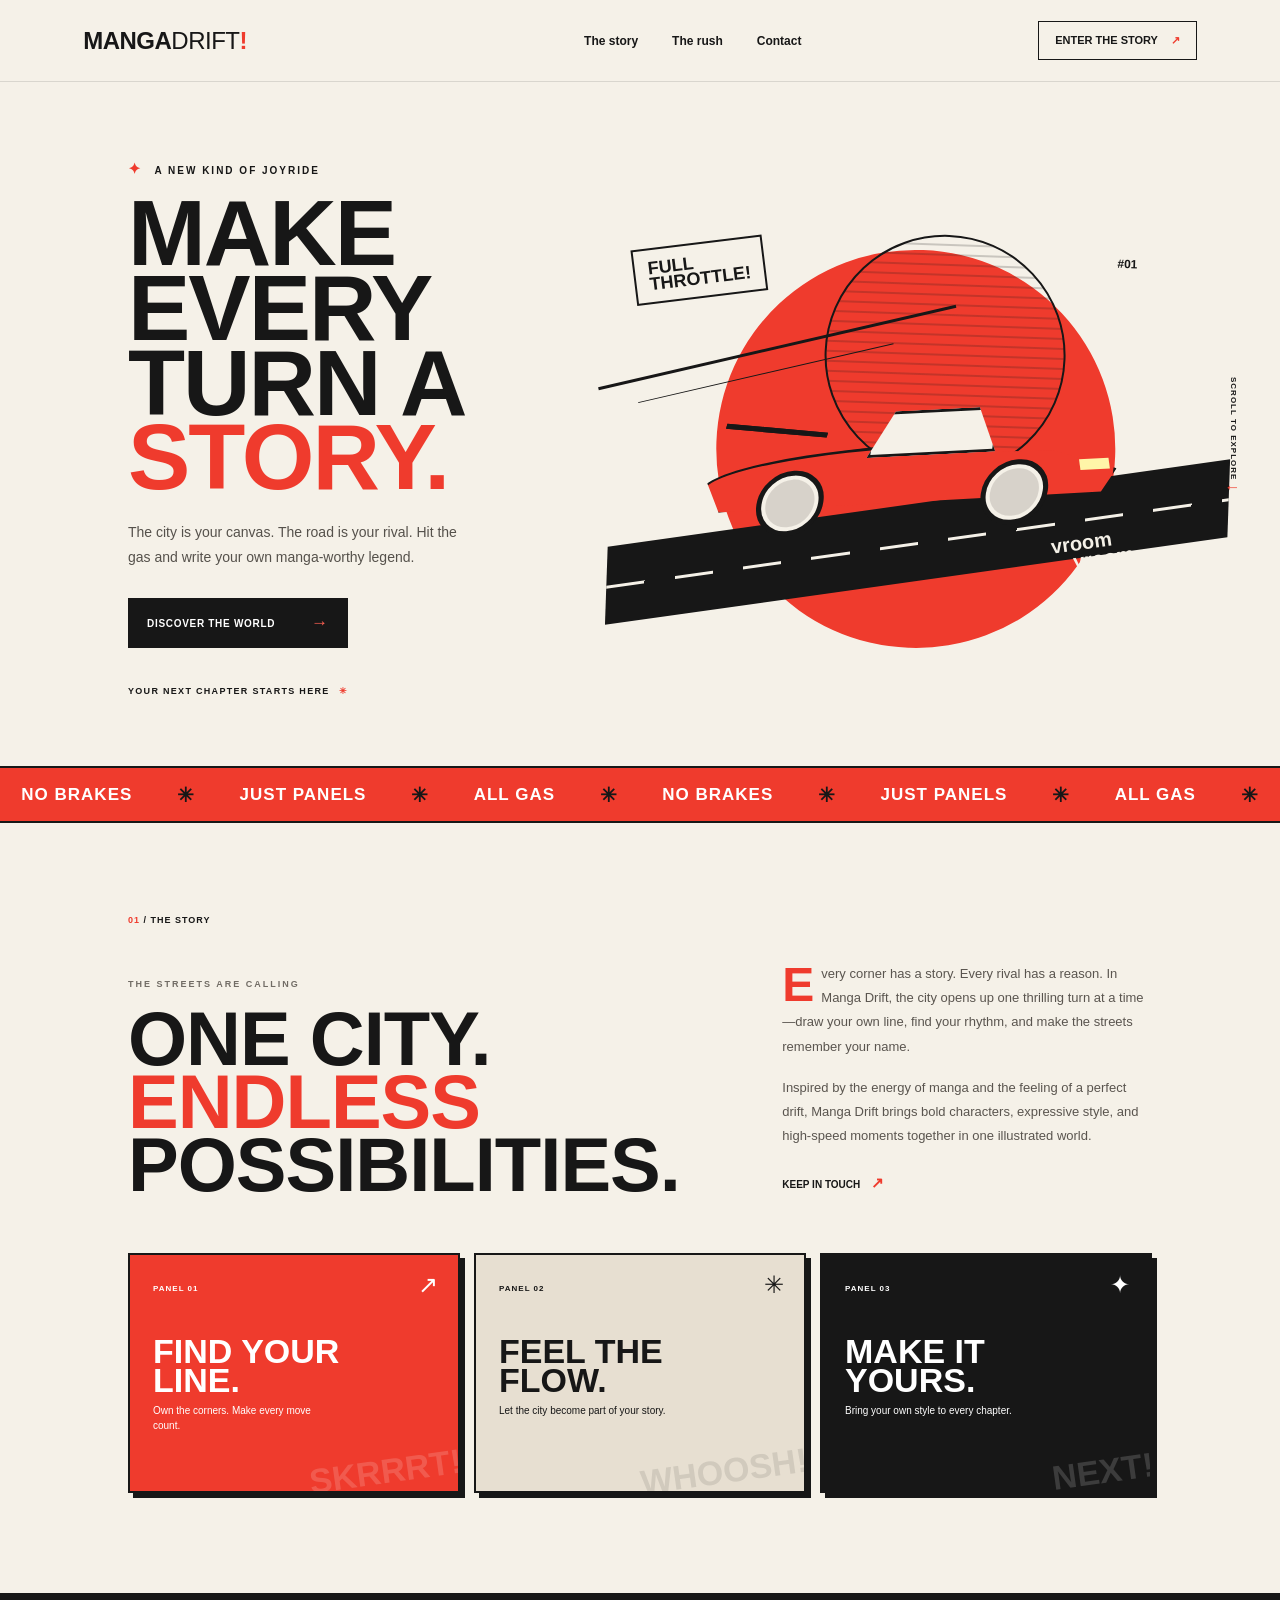
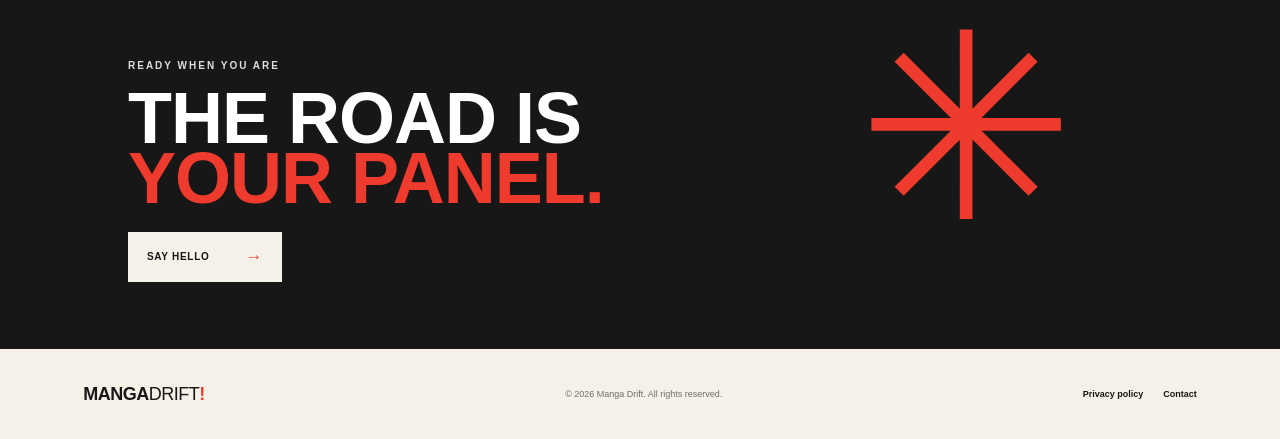
==== index.html @ de378934 "manga-drift-ink-style" ====
<!doctype html>
<html lang="en">
<head>
  <meta charset="utf-8">
  <meta name="viewport" content="width=device-width, initial-scale=1">
  <meta name="theme-color" content="#f5f1e8">
  <meta name="description" content="Manga Drift — a high-speed manga-inspired drifting adventure.">
  <title>Manga Drift — Make every turn a story</title>
  <link rel="stylesheet" href="styles.css">
</head>
<body>
  <header class="site-header">
    <a class="wordmark" href="index.html" aria-label="Manga Drift home">MANGA<span>DRIFT</span><i>!</i></a>
    <nav class="site-nav" aria-label="Main navigation">
      <a href="#story">The story</a>
      <a href="#features">The rush</a>
      <a href="contact.html">Contact</a>
    </nav>
    <a class="header-cta" href="#story">Enter the story <span aria-hidden="true">↗</span></a>
  </header>

  <main>
    <section class="hero halftone" aria-labelledby="hero-title">
      <div class="hero-copy">
        <p class="eyebrow"><span class="eyebrow-star" aria-hidden="true">✦</span> A new kind of joyride</p>
        <h1 id="hero-title">MAKE EVERY<br>TURN A <span>STORY.</span></h1>
        <p class="hero-description">The city is your canvas. The road is your rival. Hit the gas and write your own manga-worthy legend.</p>
        <a class="button button-dark" href="#story">Discover the world <span aria-hidden="true">→</span></a>
        <p class="hero-note">YOUR NEXT CHAPTER STARTS HERE <span aria-hidden="true">✳</span></p>
      </div>
      <div class="hero-art" role="img" aria-label="Illustrated sports car drifting through a burst of manga speed lines">
        <div class="art-sun"></div>
        <div class="speed-line speed-line-one"></div>
        <div class="speed-line speed-line-two"></div>
        <div class="art-stamp">FULL<br>THROTTLE!</div>
        <div class="road"></div>
        <div class="car">
          <div class="car-wing"></div>
          <div class="car-body"></div>
          <div class="car-window"></div>
          <div class="car-wheel car-wheel-front"></div>
          <div class="car-wheel car-wheel-back"></div>
          <div class="car-light"></div>
        </div>
        <div class="art-caption">vroom<br><span>vroom</span></div>
        <span class="art-number">#01</span>
      </div>
      <div class="hero-side-note">SCROLL TO EXPLORE <span aria-hidden="true">↓</span></div>
    </section>

    <section class="ticker" aria-label="Game tagline">
      <div class="ticker-track">
        <span>NO BRAKES</span><b aria-hidden="true">✳</b><span>JUST PANELS</span><b aria-hidden="true">✳</b><span>ALL GAS</span><b aria-hidden="true">✳</b><span>NO BRAKES</span><b aria-hidden="true">✳</b><span>JUST PANELS</span><b aria-hidden="true">✳</b><span>ALL GAS</span><b aria-hidden="true">✳</b>
      </div>
    </section>

    <section class="story section-wrap" id="story">
      <div class="section-label"><span>01</span> / THE STORY</div>
      <div class="story-grid">
        <div class="story-heading">
          <p class="eyebrow">THE STREETS ARE CALLING</p>
          <h2>ONE CITY.<br><span>ENDLESS</span><br>POSSIBILITIES.</h2>
        </div>
        <div class="story-copy">
          <p class="drop-cap">Every corner has a story. Every rival has a reason. In Manga Drift, the city opens up one thrilling turn at a time—draw your own line, find your rhythm, and make the streets remember your name.</p>
          <p>Inspired by the energy of manga and the feeling of a perfect drift, Manga Drift brings bold characters, expressive style, and high-speed moments together in one illustrated world.</p>
          <a class="text-link" href="contact.html">Keep in touch <span aria-hidden="true">↗</span></a>
        </div>
      </div>
      <div class="panel-row" id="features">
        <article class="comic-panel panel-red">
          <span class="panel-index">PANEL 01</span>
          <span class="panel-icon" aria-hidden="true">↗</span>
          <h3>FIND YOUR<br>LINE.</h3>
          <p>Own the corners. Make every move count.</p>
          <span class="panel-sound" aria-hidden="true">SKRRRT!</span>
        </article>
        <article class="comic-panel panel-cream">
          <span class="panel-index">PANEL 02</span>
          <span class="panel-icon" aria-hidden="true">✳</span>
          <h3>FEEL THE<br>FLOW.</h3>
          <p>Let the city become part of your story.</p>
          <span class="panel-sound panel-sound-dark" aria-hidden="true">WHOOSH!</span>
        </article>
        <article class="comic-panel panel-ink">
          <span class="panel-index">PANEL 03</span>
          <span class="panel-icon" aria-hidden="true">✦</span>
          <h3>MAKE IT<br>YOURS.</h3>
          <p>Bring your own style to every chapter.</p>
          <span class="panel-sound" aria-hidden="true">NEXT!</span>
        </article>
      </div>
    </section>

    <section class="closing-banner halftone">
      <p class="eyebrow">READY WHEN YOU ARE</p>
      <h2>THE ROAD IS<br><span>YOUR PANEL.</span></h2>
      <a class="button button-light" href="contact.html">Say hello <span aria-hidden="true">→</span></a>
      <span class="closing-spark" aria-hidden="true">✳</span>
    </section>
  </main>

  <footer class="site-footer">
    <a class="wordmark footer-mark" href="index.html">MANGA<span>DRIFT</span><i>!</i></a>
    <p>© 2026 Manga Drift. All rights reserved.</p>
    <nav aria-label="Footer navigation">
      <a href="privacy.html">Privacy policy</a>
      <a href="contact.html">Contact</a>
    </nav>
  </footer>
</body>
</html>
---- styles.css ----
:root {
  color-scheme: light;
  --paper: #f5f1e8;
  --ink: #171717;
  --red: #ef3b2d;
  --muted: #716c65;
  --display: Impact, "Arial Narrow", sans-serif;
  --body: "Trebuchet MS", Arial, sans-serif;
}

* { box-sizing: border-box; }
html { scroll-behavior: smooth; }
body { margin: 0; background: var(--paper); color: var(--ink); font-family: var(--body); }
a { color: inherit; }

.site-header {
  height: 82px; padding: 0 6.5%; display: flex; align-items: center;
  justify-content: space-between; border-bottom: 1px solid rgb(23 23 23 / 12%);
}
.wordmark { font: 900 24px/1 var(--display); letter-spacing: -.5px; text-decoration: none; }
.wordmark span { font-weight: 500; }
.wordmark i { color: var(--red); font-style: normal; }
.site-nav { display: flex; gap: 34px; margin-left: 9%; }
.site-nav a, .site-footer nav a { font-size: 12px; font-weight: 700; text-decoration: none; }
.site-nav a:hover, .site-footer nav a:hover, .text-link:hover { color: var(--red); }
.header-cta { padding: 12px 16px; border: 1px solid var(--ink); font-size: 11px; font-weight: 800; text-decoration: none; text-transform: uppercase; }
.header-cta span { padding-left: 10px; color: var(--red); }

.hero { position: relative; min-height: 590px; padding: 78px 10% 70px; display: grid; grid-template-columns: 1fr 1.05fr; align-items: center; overflow: hidden; }
.halftone { background-image: radial-gradient(#181818 0.65px, transparent .65px); background-size: 6px 6px; background-color: var(--paper); }
.hero-copy { position: relative; z-index: 2; }
.eyebrow { margin: 0 0 18px; font-size: 10px; font-weight: 800; letter-spacing: 2px; text-transform: uppercase; }
.eyebrow-star { margin-right: 7px; color: var(--red); font-size: 15px; }
h1, h2, h3, p { margin-top: 0; }
.hero h1 { margin-bottom: 16px; font: 900 clamp(58px, 7.3vw, 102px)/.8 var(--display); letter-spacing: -2px; }
.hero h1 span, .story-heading h2 span, .closing-banner h2 span { color: var(--red); }
.hero-description { max-width: 355px; margin: 25px 0 28px; color: #55514b; font-size: 14px; line-height: 1.8; }
.button { display: inline-flex; gap: 36px; align-items: center; padding: 15px 19px; font-size: 10px; font-weight: 800; letter-spacing: .7px; text-decoration: none; text-transform: uppercase; transition: transform .2s ease; }
.button:hover { transform: translateY(-3px); }
.button-dark { background: var(--ink); color: white; }
.button-dark span { color: #ff6153; font-size: 17px; }
.hero-note { margin: 38px 0 0; font-size: 9px; font-weight: 800; letter-spacing: 1.3px; }
.hero-note span { padding-left: 6px; color: var(--red); }
.hero-art { position: relative; height: 390px; isolation: isolate; transform: rotate(2deg); }
.hero-art::before { position: absolute; z-index: -1; top: 4%; right: 7%; width: 76%; aspect-ratio: 1; border-radius: 50%; background: var(--red); content: ""; }
.art-sun { position: absolute; top: 0; right: 17%; width: 46%; aspect-ratio: 1; border: 2px solid var(--ink); border-radius: 50%; background: repeating-linear-gradient(0deg, transparent 0 8px, rgb(23 23 23 / 20%) 8px 10px); }
.speed-line { position: absolute; z-index: -1; height: 3px; background: var(--ink); transform: rotate(-15deg); }
.speed-line-one { top: 30%; left: -7%; width: 70%; }
.speed-line-two { top: 37%; left: 1%; width: 50%; height: 1px; }
.road { position: absolute; right: -15%; bottom: 11%; left: -3%; height: 20%; background: var(--ink); transform: skewY(-10deg); }
.road::after { position: absolute; top: 50%; left: 0; width: 100%; height: 3px; background: repeating-linear-gradient(90deg, var(--paper) 0 38px, transparent 38px 68px); content: ""; }
.car { position: absolute; z-index: 1; top: 45%; left: 15%; width: 78%; height: 31%; transform: skewX(-11deg) rotate(-5deg); }
.car-body { position: absolute; right: 0; bottom: 16%; left: 0; height: 56%; border: 3px solid var(--ink); border-radius: 55% 18% 12% 25%; background: var(--red); clip-path: polygon(0 28%, 14% 12%, 30% 5%, 44% 0, 60% 17%, 84% 20%, 100% 52%, 97% 86%, 5% 88%); }
.car-window { position: absolute; top: 0; left: 39%; width: 31%; height: 38%; border: 3px solid var(--ink); background: var(--paper); clip-path: polygon(18% 0, 83% 0, 100% 100%, 0 100%); }
.car-wing { position: absolute; top: 9%; left: 4%; width: 25%; height: 5px; border: 2px solid var(--ink); background: var(--ink); transform: rotate(8deg); }
.car-wheel { position: absolute; z-index: 2; bottom: 0; width: 16%; aspect-ratio: 1; border: 5px solid var(--ink); border-radius: 50%; background: #d7d2ca; box-shadow: inset 0 0 0 4px var(--paper); }
.car-wheel-front { right: 16%; }
.car-wheel-back { left: 14%; }
.car-light { position: absolute; top: 48%; right: 2%; width: 7%; height: 9%; background: #fff5a8; transform: skewX(15deg); }
.art-stamp { position: absolute; z-index: 2; top: 4%; left: 0; padding: 10px 13px; border: 2px solid var(--ink); background: var(--paper); font: 900 18px/.9 var(--display); transform: rotate(-9deg); }
.art-caption { position: absolute; right: 3%; bottom: 16%; z-index: 2; color: var(--paper); font: 900 20px/.9 var(--display); transform: rotate(-10deg); }
.art-caption span { padding-left: 20px; }
.art-number { position: absolute; right: 4%; top: 4%; font: 800 12px var(--display); }
.hero-side-note { position: absolute; right: 3%; bottom: 40%; font-size: 8px; font-weight: 800; letter-spacing: 1px; writing-mode: vertical-rl; }
.hero-side-note span { color: var(--red); font-size: 16px; }

.ticker { overflow: hidden; border-top: 2px solid var(--ink); border-bottom: 2px solid var(--ink); background: var(--red); }
.ticker-track { min-width: max-content; min-height: 53px; display: flex; align-items: center; justify-content: space-around; gap: 42px; padding: 0 20px; color: white; font: 800 17px var(--display); letter-spacing: 1px; }
.ticker-track b { color: var(--ink); font-size: 20px; }
.section-wrap { padding: 92px 10% 100px; }
.section-label { margin-bottom: 37px; font-size: 9px; font-weight: 800; letter-spacing: 1px; }
.section-label span { color: var(--red); }
.story-grid { display: grid; grid-template-columns: 1fr 1fr; gap: 10%; align-items: end; margin-bottom: 57px; }
.story-heading .eyebrow { color: var(--muted); font-size: 9px; }
.story-heading h2, .closing-banner h2 { margin: 0; font: 900 clamp(46px, 6vw, 76px)/.83 var(--display); letter-spacing: -1px; }
.story-copy { max-width: 420px; color: #5a554f; font-size: 13px; line-height: 1.85; }
.story-copy p { margin-bottom: 17px; }
.drop-cap::first-letter { float: left; padding: 6px 7px 0 0; color: var(--red); font: 900 48px/.7 var(--display); }
.text-link { display: inline-block; margin-top: 4px; color: var(--ink); font-size: 10px; font-weight: 800; text-decoration: none; text-transform: uppercase; }
.text-link span { padding-left: 8px; color: var(--red); font-size: 15px; }
.panel-row { display: grid; grid-template-columns: repeat(3, 1fr); gap: 14px; }
.comic-panel { position: relative; min-height: 240px; padding: 22px 23px; overflow: hidden; border: 2px solid var(--ink); box-shadow: 5px 5px 0 var(--ink); }
.panel-red { background: var(--red); color: white; }
.panel-cream { background: #e7dfd1; }
.panel-ink { background: var(--ink); color: white; }
.panel-index { font-size: 8px; font-weight: 800; letter-spacing: 1px; }
.panel-icon { position: absolute; top: 16px; right: 20px; font-size: 24px; }
.comic-panel h3 { position: relative; z-index: 1; margin: 42px 0 8px; font: 900 34px/.85 var(--display); }
.comic-panel p { position: relative; z-index: 1; max-width: 170px; margin-bottom: 0; font-size: 10px; line-height: 1.5; }
.panel-sound { position: absolute; right: -4px; bottom: 0; color: rgb(255 255 255 / 16%); font: 900 34px var(--display); transform: rotate(-8deg); }
.panel-sound-dark { color: rgb(23 23 23 / 10%); }

.closing-banner { position: relative; min-height: 325px; padding: 65px 10%; overflow: hidden; border-top: 2px solid var(--ink); border-bottom: 2px solid var(--ink); background-color: var(--ink); background-image: radial-gradient(rgb(255 255 255 / 25%) .7px, transparent .7px); background-size: 6px 6px; color: white; }
.closing-banner .eyebrow { position: relative; z-index: 1; color: #ddd; }
.closing-banner h2 { position: relative; z-index: 1; margin-bottom: 23px; font-size: clamp(48px, 6vw, 72px); }
.button-light { position: relative; z-index: 1; background: var(--paper); color: var(--ink); }
.button-light span { color: var(--red); font-size: 17px; }
.closing-spark { position: absolute; top: 1%; right: 16%; color: var(--red); font-size: 260px; line-height: 1; }
.site-footer { min-height: 90px; padding: 20px 6.5%; display: flex; align-items: center; justify-content: space-between; gap: 20px; }
.footer-mark { font-size: 18px; }
.site-footer p { margin: 0; color: var(--muted); font-size: 9px; }
.site-footer nav { display: flex; gap: 20px; }
.site-footer nav a { font-size: 9px; }

.document-main { min-height: calc(100vh - 172px); padding: 75px 10% 100px; }
.document-wrap { max-width: 760px; margin: 0 auto; }
.document-kicker { margin-bottom: 12px; color: var(--red); font-size: 10px; font-weight: 800; letter-spacing: 2px; text-transform: uppercase; }
.document-wrap h1 { margin-bottom: 18px; font: 900 clamp(50px, 7vw, 82px)/.9 var(--display); }
.document-intro { max-width: 570px; margin-bottom: 40px; color: var(--muted); font-size: 14px; line-height: 1.8; }
.document-card { padding: 28px; border: 2px solid var(--ink); background: #fbf9f4; box-shadow: 6px 6px 0 var(--ink); }
.document-card h2 { margin: 26px 0 8px; font: 800 25px var(--display); }
.document-card h2:first-child { margin-top: 0; }
.document-card p, .document-card li { color: #514d48; font-size: 13px; line-height: 1.8; }
.document-card ul { padding-left: 20px; }
.document-card a { color: var(--red); overflow-wrap: anywhere; }
.policy-updated { margin-top: 25px; color: var(--muted); font-size: 10px; }
.contact-form { display: grid; gap: 17px; }
.contact-form label { display: grid; gap: 7px; font-size: 10px; font-weight: 800; letter-spacing: .7px; text-transform: uppercase; }
.contact-form input, .contact-form textarea { width: 100%; padding: 12px; border: 1px solid #bcb6ad; border-radius: 0; background: white; color: var(--ink); font: 13px var(--body); }
.contact-form textarea { min-height: 150px; resize: vertical; }
.contact-form input:focus, .contact-form textarea:focus { outline: 2px solid var(--red); outline-offset: 2px; }
.contact-form button { width: fit-content; border: 0; cursor: pointer; font-family: var(--body); }
.form-note { margin: 0; color: var(--muted); font-size: 10px; line-height: 1.6; }
.form-note a { color: var(--ink); }

@media (max-width: 760px) {
  .site-header { height: 70px; padding: 0 6%; }
  .wordmark { font-size: 21px; }
  .site-nav { gap: 14px; margin-left: 0; }
  .site-nav a { font-size: 10px; }
  .header-cta { display: none; }
  .hero { min-height: auto; padding: 62px 8% 30px; grid-template-columns: 1fr; }
  .hero h1 { font-size: clamp(60px, 15vw, 90px); }
  .hero-description { max-width: 440px; }
  .hero-art { width: min(100%, 470px); height: 320px; margin: 15px auto 0; }
  .hero-side-note { display: none; }
  .section-wrap { padding: 68px 8%; }
  .story-grid { grid-template-columns: 1fr; gap: 28px; }
  .story-heading h2 { font-size: 65px; }
  .panel-row { grid-template-columns: 1fr; gap: 14px; }
  .comic-panel { min-height: 205px; }
  .comic-panel h3 { margin-top: 28px; }
  .closing-banner { min-height: 300px; padding: 58px 8%; }
  .closing-spark { top: 20%; right: -8%; font-size: 190px; }
  .site-footer { padding: 25px 6%; flex-wrap: wrap; }
  .site-footer p { order: 3; width: 100%; }
  .document-main { padding: 55px 7% 75px; }
}

@media (max-width: 420px) {
  .site-nav { gap: 10px; }
  .site-nav a { font-size: 9px; }
  .hero-art { height: 265px; }
  .hero-note { margin-top: 28px; }
  .story-heading h2 { font-size: 56px; }
  .document-card { padding: 20px; }
}

@media (prefers-reduced-motion: reduce) {
  html { scroll-behavior: auto; }
  *, *::before, *::after { transition-duration: .01ms !important; }
}
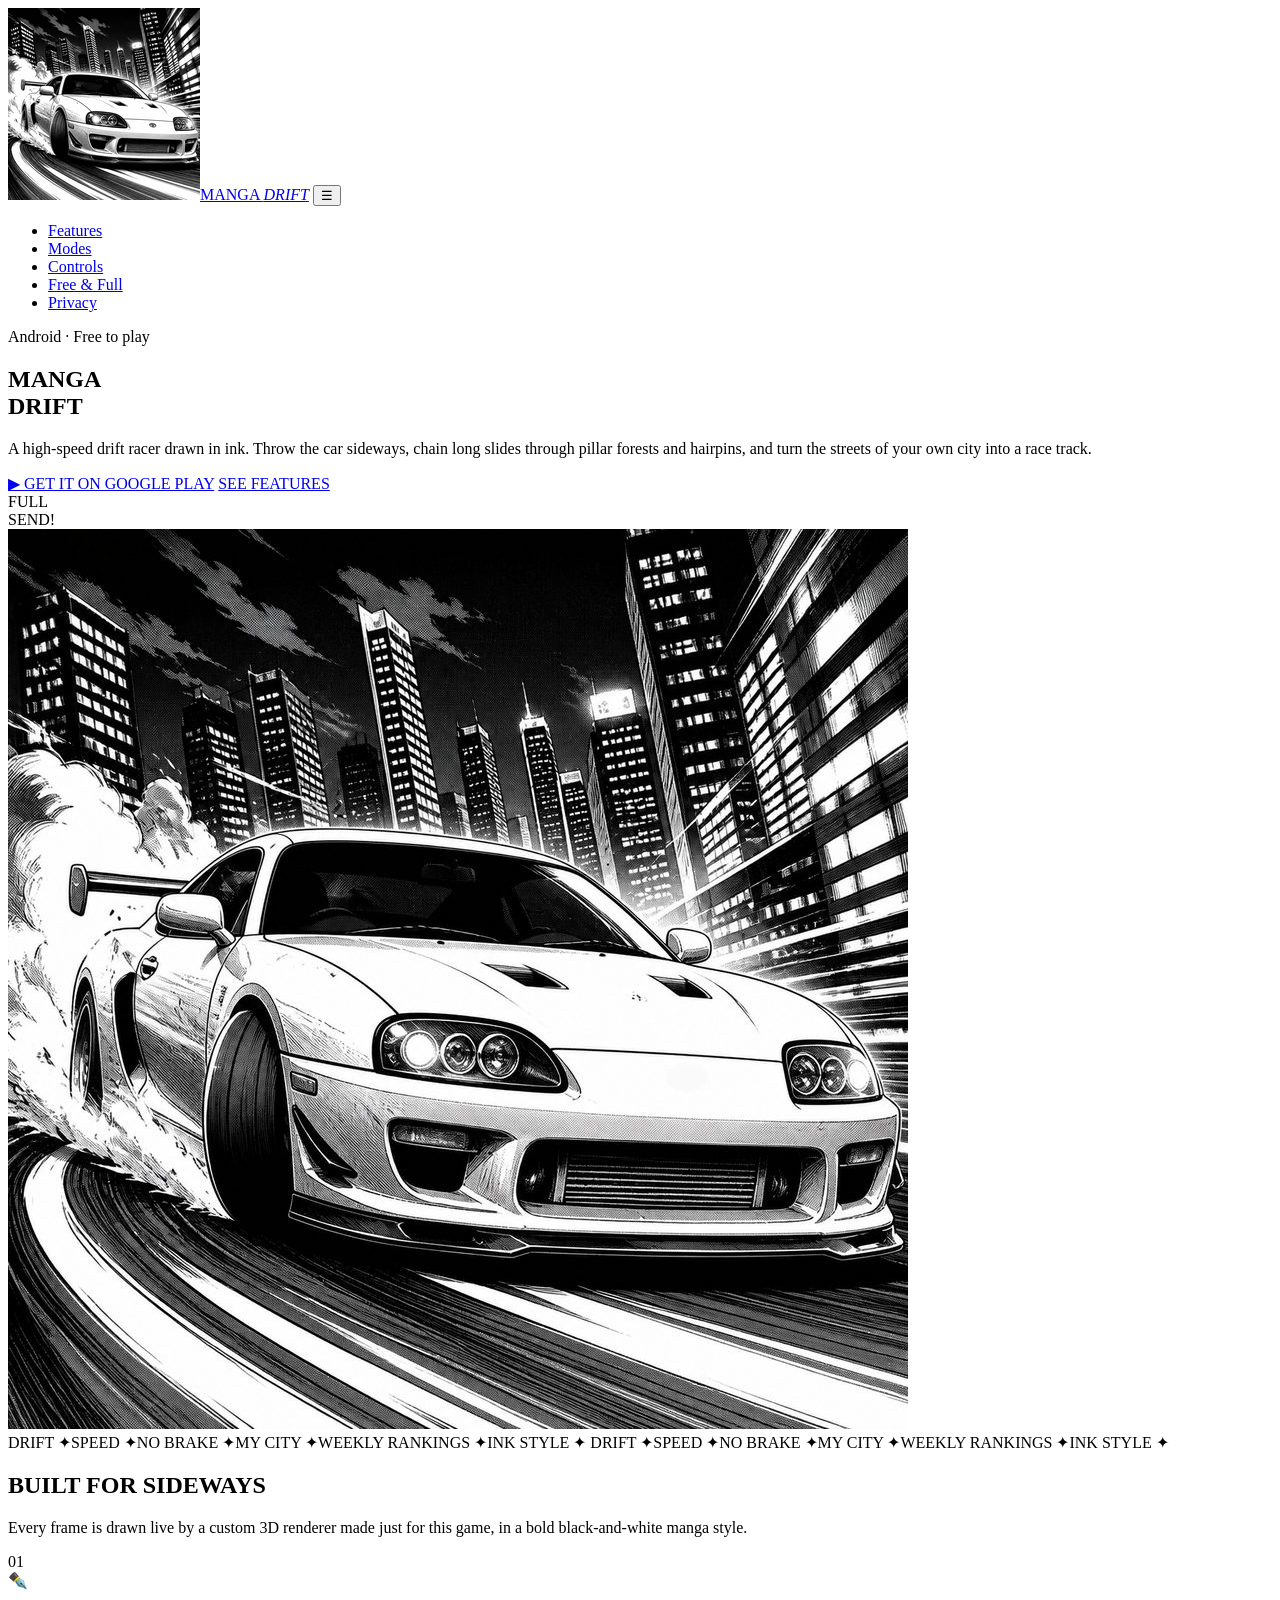
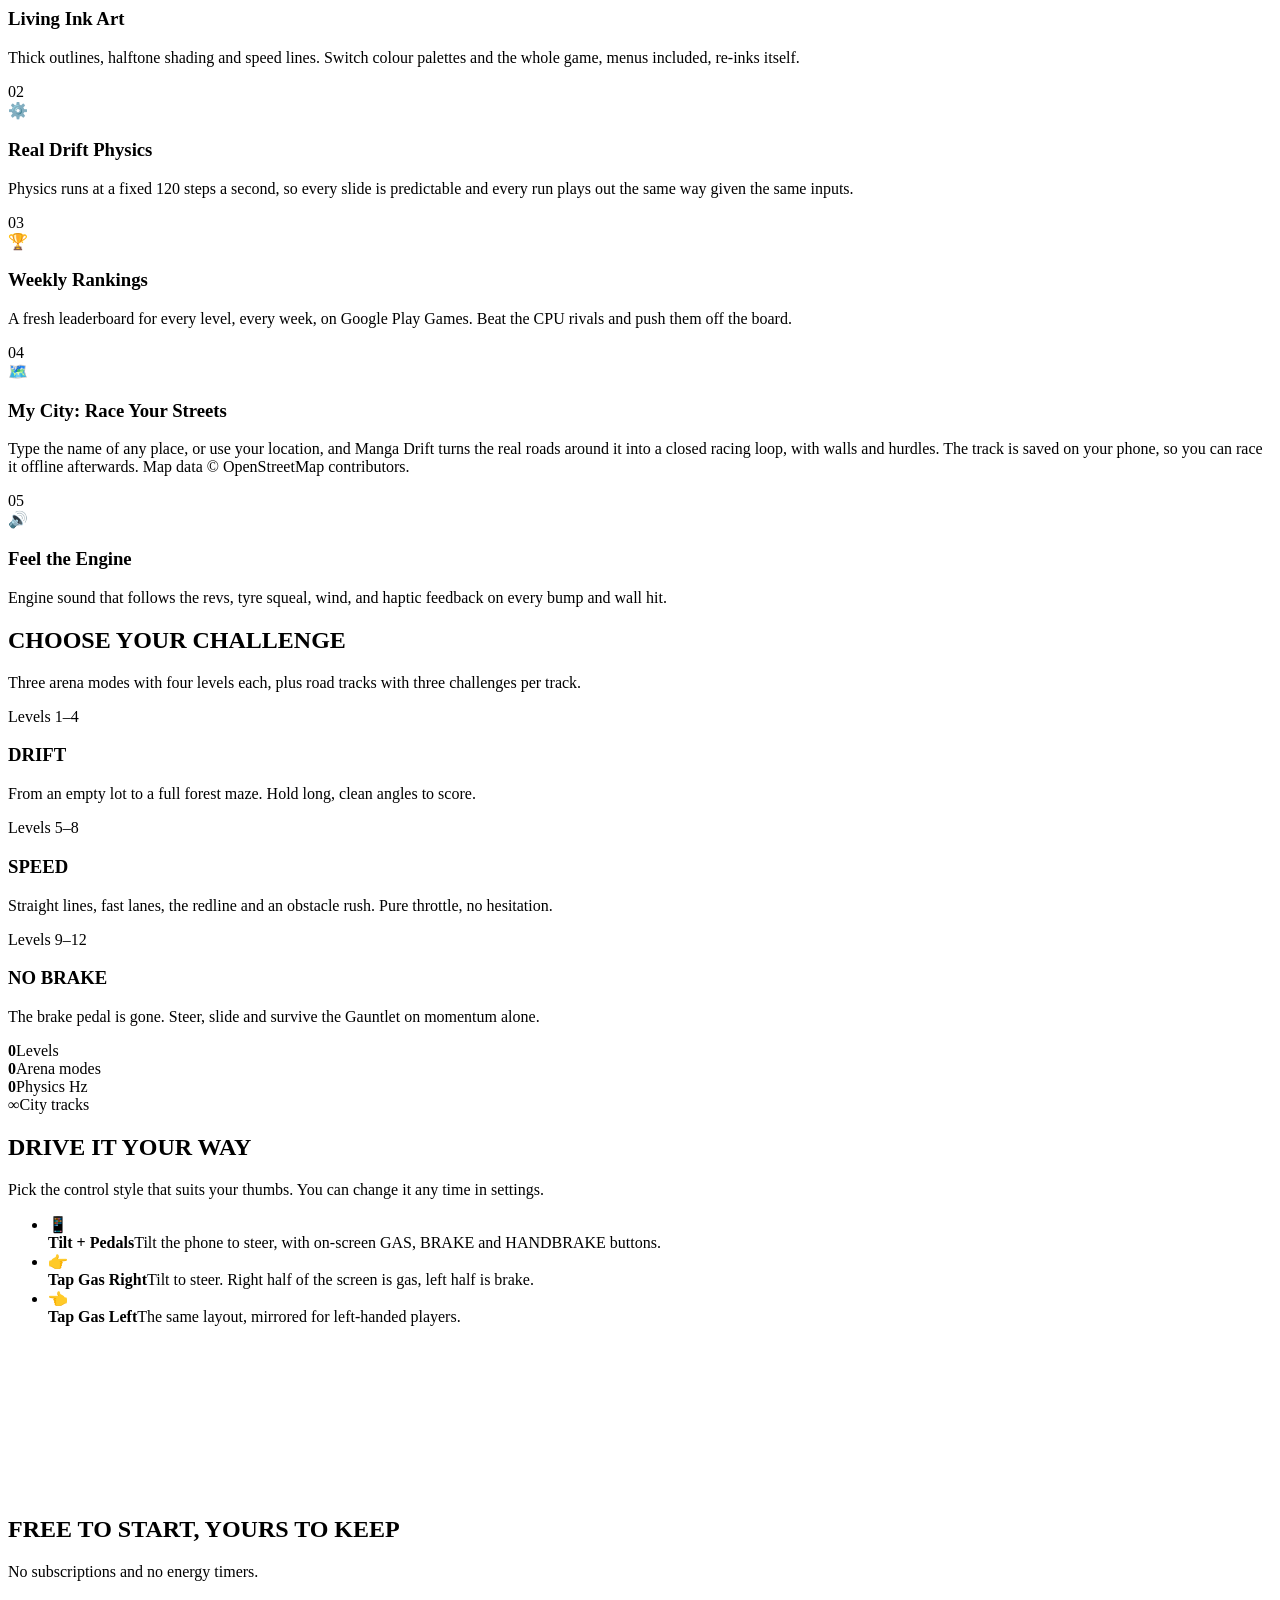
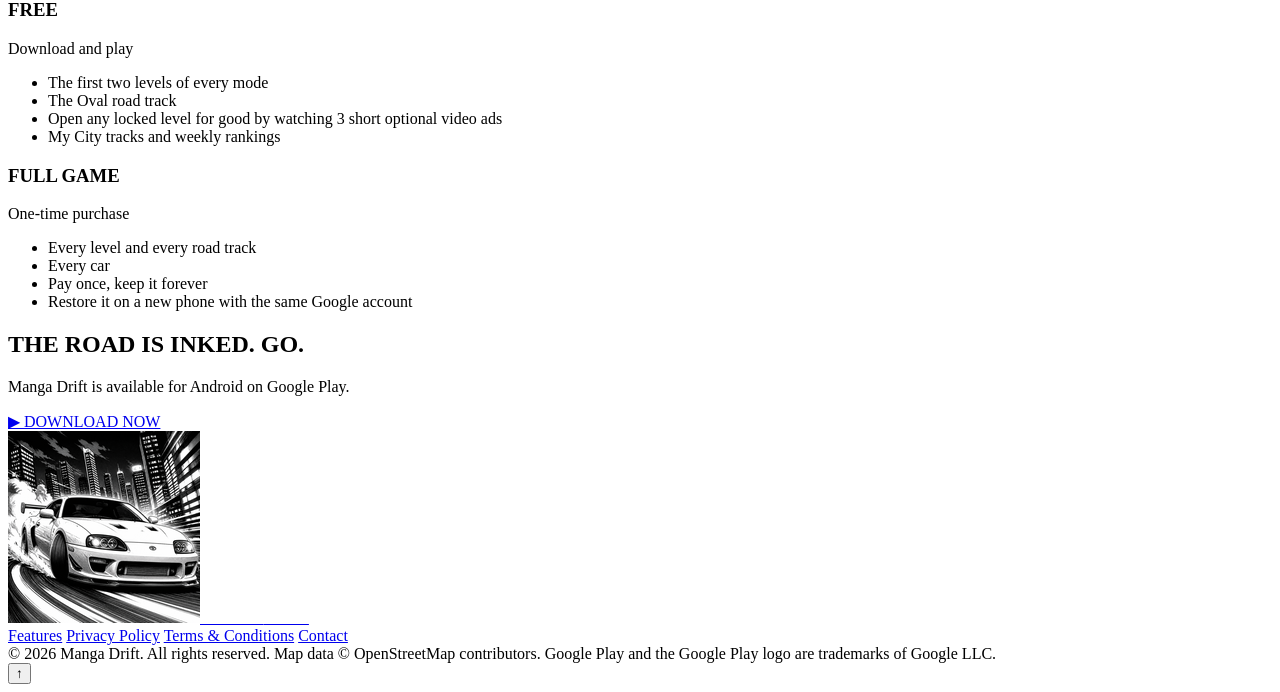
==== commit 500acffa: "updates" ====
--- a/index.html
+++ b/index.html
@@ -1,112 +1,204 @@
-<!doctype html>
+<!DOCTYPE html>
 <html lang="en">
 <head>
-  <meta charset="utf-8">
-  <meta name="viewport" content="width=device-width, initial-scale=1">
-  <meta name="theme-color" content="#f5f1e8">
-  <meta name="description" content="Manga Drift — a high-speed manga-inspired drifting adventure.">
-  <title>Manga Drift — Make every turn a story</title>
-  <link rel="stylesheet" href="styles.css">
+  <meta charset="UTF-8">
+  <meta name="viewport" content="width=device-width, initial-scale=1.0">
+  <title>Manga Drift — Ink-Style Drift Racing for Android</title>
+  <meta name="description" content="Manga Drift is a high-speed, manga-style pseudo-3D drift racing game for Android. Drift, speed and no-brake challenges, weekly leaderboards, and tracks built from the streets of your own city.">
+  <meta property="og:title" content="Manga Drift">
+  <meta property="og:description" content="Ink-style drift racing. Slide through 24 levels, climb the weekly leaderboards and race the streets of your own city.">
+  <meta property="og:image" content="img/hero.jpg">
+  <meta name="theme-color" content="#0b0b0b">
+  <link rel="icon" type="image/png" href="img/favicon.png">
+  <link rel="preconnect" href="https://fonts.googleapis.com">
+  <link rel="preconnect" href="https://fonts.gstatic.com" crossorigin>
+  <link href="https://fonts.googleapis.com/css2?family=Bangers&family=Inter:wght@400;600;700;800&display=swap" rel="stylesheet">
+  <link rel="stylesheet" href="style.css">
 </head>
 <body>
-  <header class="site-header">
-    <a class="wordmark" href="index.html" aria-label="Manga Drift home">MANGA<span>DRIFT</span><i>!</i></a>
-    <nav class="site-nav" aria-label="Main navigation">
-      <a href="#story">The story</a>
-      <a href="#features">The rush</a>
-      <a href="contact.html">Contact</a>
+
+<header class="nav">
+  <div class="wrap">
+    <a class="brand" href="index.html"><img src="img/icon.png" alt=""><span>MANGA <em>DRIFT</em></span></a>
+    <button class="menu-btn" aria-label="Open menu" aria-expanded="false">☰</button>
+    <ul>
+      <li><a href="#features">Features</a></li>
+      <li><a href="#modes">Modes</a></li>
+      <li><a href="#controls">Controls</a></li>
+      <li><a href="#unlock">Free &amp; Full</a></li>
+      <li><a href="privacy.html">Privacy</a></li>
+    </ul>
+  </div>
+</header>
+
+<!-- HERO -->
+<section class="hero">
+  <div class="wrap">
+    <div>
+      <span class="tag">Android · Free to play</span>
+      <h1>MANGA<br>DRIFT</h1>
+      <p class="lead">A high-speed drift racer drawn in ink. Throw the car sideways, chain long slides
+        through pillar forests and hairpins, and turn the streets of your own city into a race track.</p>
+      <div class="actions">
+        <a class="btn btn-red" href="https://play.google.com/store/apps/details?id=com.manva.mangadrift" target="_blank" rel="noopener"><span>▶ GET IT ON GOOGLE PLAY</span></a>
+        <a class="btn btn-white" href="#features"><span>SEE FEATURES</span></a>
+      </div>
+    </div>
+    <div class="hero-art">
+      <div class="burst">FULL<br>SEND!</div>
+      <img src="img/hero.jpg" alt="Manga-style drawing of a sports car drifting through a city at night" width="900" height="900">
+    </div>
+  </div>
+</section>
+
+<div class="strip" aria-hidden="true">
+  <div class="strip-inner">
+    <span>DRIFT ✦</span><span>SPEED ✦</span><span>NO BRAKE ✦</span><span>MY CITY ✦</span><span>WEEKLY RANKINGS ✦</span><span>INK STYLE ✦</span>
+    <span>DRIFT ✦</span><span>SPEED ✦</span><span>NO BRAKE ✦</span><span>MY CITY ✦</span><span>WEEKLY RANKINGS ✦</span><span>INK STYLE ✦</span>
+  </div>
+</div>
+
+<!-- FEATURES -->
+<section id="features" class="halftone">
+  <div class="wrap">
+    <h2 class="section-title reveal">BUILT FOR <span class="hl">SIDEWAYS</span></h2>
+    <p class="section-sub reveal">Every frame is drawn live by a custom 3D renderer made just for this game, in a bold black-and-white manga style.</p>
+    <div class="panels">
+      <article class="panel reveal">
+        <span class="num">01</span>
+        <div class="icon">✒️</div>
+        <h3>Living Ink Art</h3>
+        <p>Thick outlines, halftone shading and speed lines. Switch colour palettes and the whole game, menus included, re-inks itself.</p>
+      </article>
+      <article class="panel reveal">
+        <span class="num">02</span>
+        <div class="icon">⚙️</div>
+        <h3>Real Drift Physics</h3>
+        <p>Physics runs at a fixed 120 steps a second, so every slide is predictable and every run plays out the same way given the same inputs.</p>
+      </article>
+      <article class="panel reveal">
+        <span class="num">03</span>
+        <div class="icon">🏆</div>
+        <h3>Weekly Rankings</h3>
+        <p>A fresh leaderboard for every level, every week, on Google Play Games. Beat the CPU rivals and push them off the board.</p>
+      </article>
+      <article class="panel wide reveal">
+        <span class="num">04</span>
+        <div class="icon">🗺️</div>
+        <h3>My City: Race Your Streets</h3>
+        <p>Type the name of any place, or use your location, and Manga Drift turns the real roads around it into a closed racing loop,
+          with walls and hurdles. The track is saved on your phone, so you can race it offline afterwards. Map data © OpenStreetMap contributors.</p>
+      </article>
+      <article class="panel reveal">
+        <span class="num">05</span>
+        <div class="icon">🔊</div>
+        <h3>Feel the Engine</h3>
+        <p>Engine sound that follows the revs, tyre squeal, wind, and haptic feedback on every bump and wall hit.</p>
+      </article>
+    </div>
+  </div>
+</section>
+
+<!-- MODES -->
+<section id="modes" class="modes-sec">
+  <div class="wrap">
+    <h2 class="section-title reveal">CHOOSE YOUR <span class="hl">CHALLENGE</span></h2>
+    <p class="section-sub reveal">Three arena modes with four levels each, plus road tracks with three challenges per track.</p>
+    <div class="modes">
+      <div class="mode reveal">
+        <div class="lv">Levels 1–4</div>
+        <h3>DRIFT</h3>
+        <p>From an empty lot to a full forest maze. Hold long, clean angles to score.</p>
+      </div>
+      <div class="mode reveal">
+        <div class="lv">Levels 5–8</div>
+        <h3>SPEED</h3>
+        <p>Straight lines, fast lanes, the redline and an obstacle rush. Pure throttle, no hesitation.</p>
+      </div>
+      <div class="mode reveal">
+        <div class="lv">Levels 9–12</div>
+        <h3>NO BRAKE</h3>
+        <p>The brake pedal is gone. Steer, slide and survive the Gauntlet on momentum alone.</p>
+      </div>
+    </div>
+    <div class="stats">
+      <div class="stat reveal"><b data-count="24">0</b><span>Levels</span></div>
+      <div class="stat reveal"><b data-count="3">0</b><span>Arena modes</span></div>
+      <div class="stat reveal"><b data-count="120">0</b><span>Physics Hz</span></div>
+      <div class="stat reveal"><b>∞</b><span>City tracks</span></div>
+    </div>
+  </div>
+</section>
+
+<!-- CONTROLS -->
+<section id="controls">
+  <div class="wrap controls">
+    <div>
+      <h2 class="section-title reveal">DRIVE IT <span class="hl">YOUR WAY</span></h2>
+      <p class="section-sub reveal">Pick the control style that suits your thumbs. You can change it any time in settings.</p>
+      <ul class="ctrl-list">
+        <li class="reveal"><span class="k">📱</span><div><b>Tilt + Pedals</b>Tilt the phone to steer, with on-screen GAS, BRAKE and HANDBRAKE buttons.</div></li>
+        <li class="reveal"><span class="k">👉</span><div><b>Tap Gas Right</b>Tilt to steer. Right half of the screen is gas, left half is brake.</div></li>
+        <li class="reveal"><span class="k">👈</span><div><b>Tap Gas Left</b>The same layout, mirrored for left-handed players.</div></li>
+      </ul>
+    </div>
+    <div class="phone reveal" aria-hidden="true"><div class="screen"><canvas id="road"></canvas></div></div>
+  </div>
+</section>
+
+<!-- FREE vs FULL -->
+<section id="unlock" class="halftone">
+  <div class="wrap">
+    <h2 class="section-title reveal">FREE TO START, <span class="hl">YOURS TO KEEP</span></h2>
+    <p class="section-sub reveal">No subscriptions and no energy timers.</p>
+    <div class="price-grid">
+      <div class="price reveal">
+        <h3>FREE</h3>
+        <div class="cost">Download and play</div>
+        <ul>
+          <li>The first two levels of every mode</li>
+          <li>The Oval road track</li>
+          <li>Open any locked level for good by watching 3 short optional video ads</li>
+          <li>My City tracks and weekly rankings</li>
+        </ul>
+      </div>
+      <div class="price pro reveal">
+        <h3>FULL GAME</h3>
+        <div class="cost">One-time purchase</div>
+        <ul>
+          <li>Every level and every road track</li>
+          <li>Every car</li>
+          <li>Pay once, keep it forever</li>
+          <li>Restore it on a new phone with the same Google account</li>
+        </ul>
+      </div>
+    </div>
+  </div>
+</section>
+
+<!-- CTA -->
+<section class="cta">
+  <div class="wrap">
+    <h2 class="reveal">THE ROAD IS INKED. GO.</h2>
+    <p class="reveal">Manga Drift is available for Android on Google Play.</p>
+    <a class="btn btn-white reveal" href="https://play.google.com/store/apps/details?id=com.manva.mangadrift" target="_blank" rel="noopener"><span>▶ DOWNLOAD NOW</span></a>
+  </div>
+</section>
+
+<footer>
+  <div class="wrap">
+    <a class="brand" href="index.html"><img src="img/icon.png" alt=""><span style="color:#fff">MANGA <em>DRIFT</em></span></a>
+    <nav>
+      <a href="#features">Features</a>
+      <a href="privacy.html">Privacy Policy</a>
+      <a href="terms.html">Terms &amp; Conditions</a>
+      <a href="mailto:contact@example.com">Contact</a>
     </nav>
-    <a class="header-cta" href="#story">Enter the story <span aria-hidden="true">↗</span></a>
-  </header>
-
-  <main>
-    <section class="hero halftone" aria-labelledby="hero-title">
-      <div class="hero-copy">
-        <p class="eyebrow"><span class="eyebrow-star" aria-hidden="true">✦</span> A new kind of joyride</p>
-        <h1 id="hero-title">MAKE EVERY<br>TURN A <span>STORY.</span></h1>
-        <p class="hero-description">The city is your canvas. The road is your rival. Hit the gas and write your own manga-worthy legend.</p>
-        <a class="button button-dark" href="#story">Discover the world <span aria-hidden="true">→</span></a>
-        <p class="hero-note">YOUR NEXT CHAPTER STARTS HERE <span aria-hidden="true">✳</span></p>
-      </div>
-      <div class="hero-art" role="img" aria-label="Illustrated sports car drifting through a burst of manga speed lines">
-        <div class="art-sun"></div>
-        <div class="speed-line speed-line-one"></div>
-        <div class="speed-line speed-line-two"></div>
-        <div class="art-stamp">FULL<br>THROTTLE!</div>
-        <div class="road"></div>
-        <div class="car">
-          <div class="car-wing"></div>
-          <div class="car-body"></div>
-          <div class="car-window"></div>
-          <div class="car-wheel car-wheel-front"></div>
-          <div class="car-wheel car-wheel-back"></div>
-          <div class="car-light"></div>
-        </div>
-        <div class="art-caption">vroom<br><span>vroom</span></div>
-        <span class="art-number">#01</span>
-      </div>
-      <div class="hero-side-note">SCROLL TO EXPLORE <span aria-hidden="true">↓</span></div>
-    </section>
-
-    <section class="ticker" aria-label="Game tagline">
-      <div class="ticker-track">
-        <span>NO BRAKES</span><b aria-hidden="true">✳</b><span>JUST PANELS</span><b aria-hidden="true">✳</b><span>ALL GAS</span><b aria-hidden="true">✳</b><span>NO BRAKES</span><b aria-hidden="true">✳</b><span>JUST PANELS</span><b aria-hidden="true">✳</b><span>ALL GAS</span><b aria-hidden="true">✳</b>
-      </div>
-    </section>
-
-    <section class="story section-wrap" id="story">
-      <div class="section-label"><span>01</span> / THE STORY</div>
-      <div class="story-grid">
-        <div class="story-heading">
-          <p class="eyebrow">THE STREETS ARE CALLING</p>
-          <h2>ONE CITY.<br><span>ENDLESS</span><br>POSSIBILITIES.</h2>
-        </div>
-        <div class="story-copy">
-          <p class="drop-cap">Every corner has a story. Every rival has a reason. In Manga Drift, the city opens up one thrilling turn at a time—draw your own line, find your rhythm, and make the streets remember your name.</p>
-          <p>Inspired by the energy of manga and the feeling of a perfect drift, Manga Drift brings bold characters, expressive style, and high-speed moments together in one illustrated world.</p>
-          <a class="text-link" href="contact.html">Keep in touch <span aria-hidden="true">↗</span></a>
-        </div>
-      </div>
-      <div class="panel-row" id="features">
-        <article class="comic-panel panel-red">
-          <span class="panel-index">PANEL 01</span>
-          <span class="panel-icon" aria-hidden="true">↗</span>
-          <h3>FIND YOUR<br>LINE.</h3>
-          <p>Own the corners. Make every move count.</p>
-          <span class="panel-sound" aria-hidden="true">SKRRRT!</span>
-        </article>
-        <article class="comic-panel panel-cream">
-          <span class="panel-index">PANEL 02</span>
-          <span class="panel-icon" aria-hidden="true">✳</span>
-          <h3>FEEL THE<br>FLOW.</h3>
-          <p>Let the city become part of your story.</p>
-          <span class="panel-sound panel-sound-dark" aria-hidden="true">WHOOSH!</span>
-        </article>
-        <article class="comic-panel panel-ink">
-          <span class="panel-index">PANEL 03</span>
-          <span class="panel-icon" aria-hidden="true">✦</span>
-          <h3>MAKE IT<br>YOURS.</h3>
-          <p>Bring your own style to every chapter.</p>
-          <span class="panel-sound" aria-hidden="true">NEXT!</span>
-        </article>
-      </div>
-    </section>
-
-    <section class="closing-banner halftone">
-      <p class="eyebrow">READY WHEN YOU ARE</p>
-      <h2>THE ROAD IS<br><span>YOUR PANEL.</span></h2>
-      <a class="button button-light" href="contact.html">Say hello <span aria-hidden="true">→</span></a>
-      <span class="closing-spark" aria-hidden="true">✳</span>
-    </section>
-  </main>
-
-  <footer class="site-footer">
-    <a class="wordmark footer-mark" href="index.html">MANGA<span>DRIFT</span><i>!</i></a>
-    <p>© 2026 Manga Drift. All rights reserved.</p>
-    <nav aria-label="Footer navigation">
-      <a href="privacy.html">Privacy policy</a>
-      <a href="contact.html">Contact</a>
-    </nav>
-  </footer>
+    <div class="small">© <span class="year">2026</span> Manga Drift. All rights reserved. Map data © OpenStreetMap contributors. Google Play and the Google Play logo are trademarks of Google LLC.</div>
+  </div>
+</footer>
+
+<button id="top-btn" aria-label="Back to top">↑</button>
+<script src="script.js"></script>
 </body>
 </html>
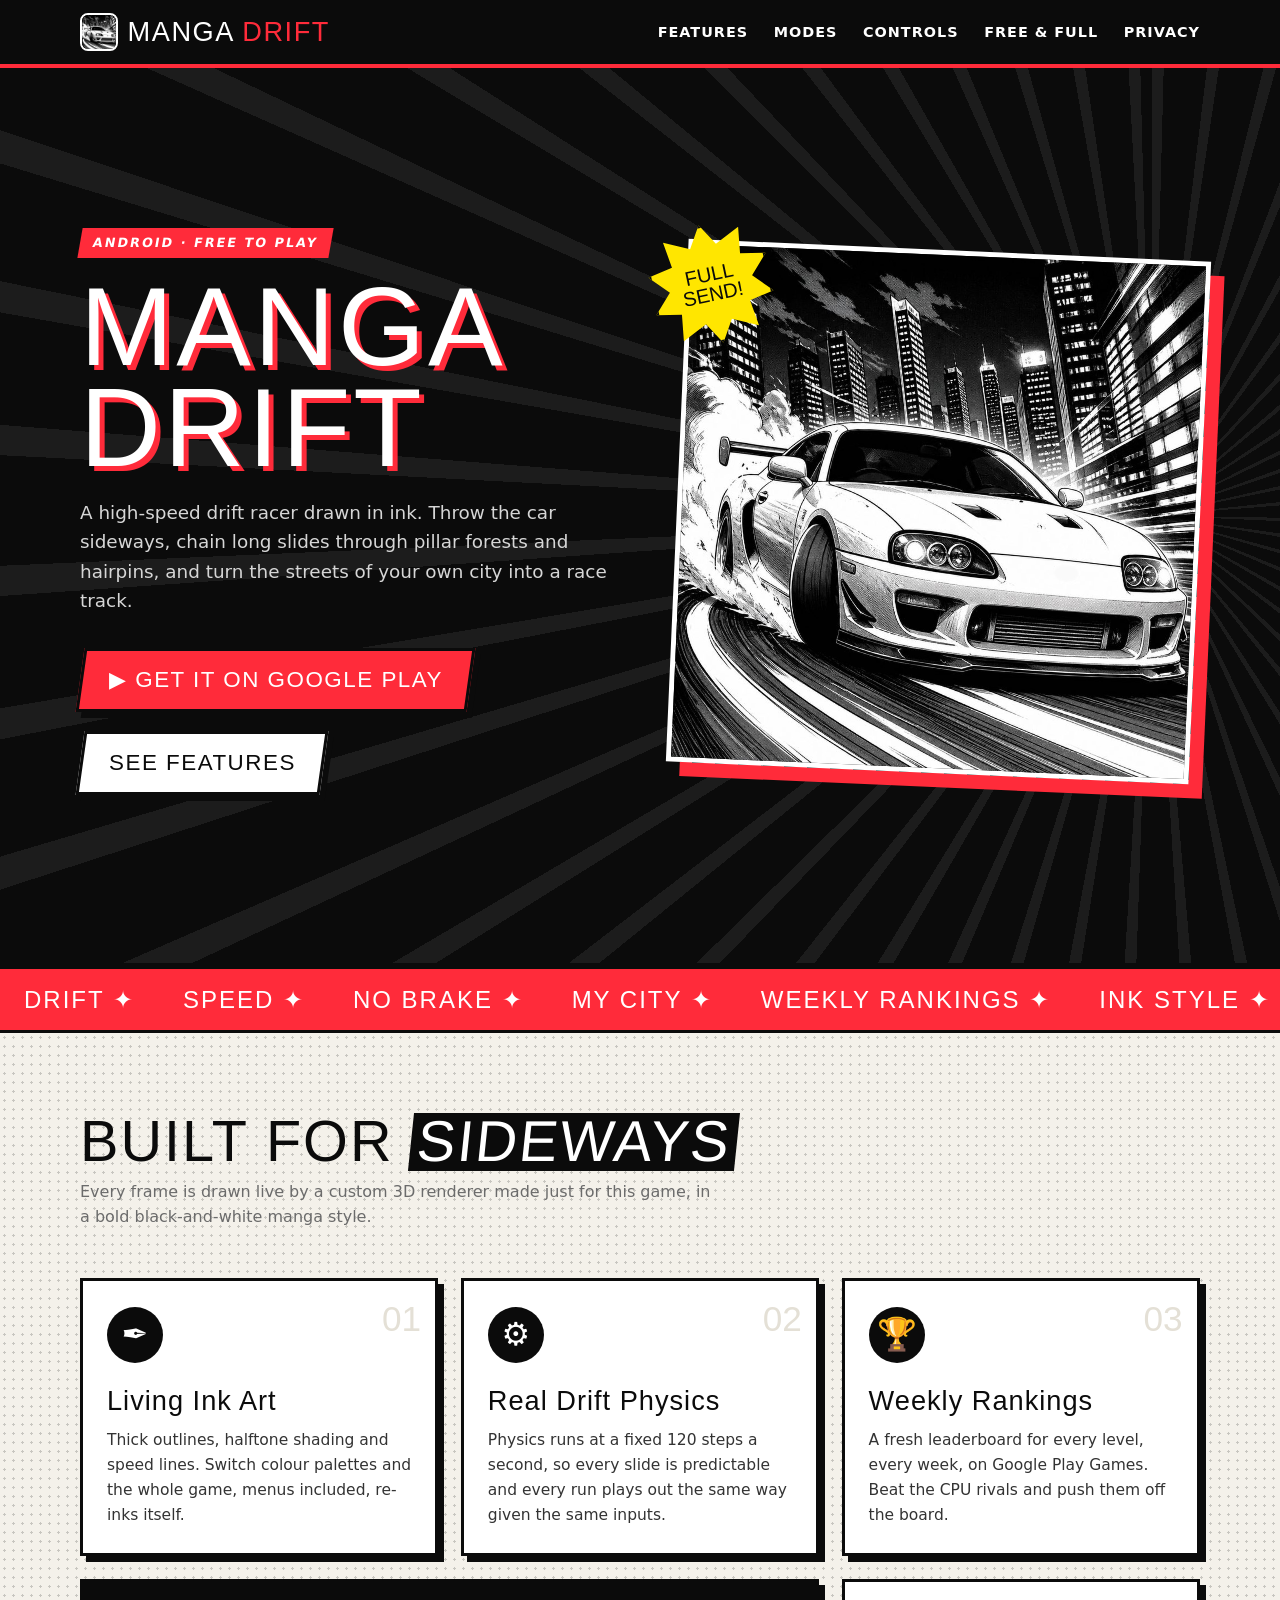
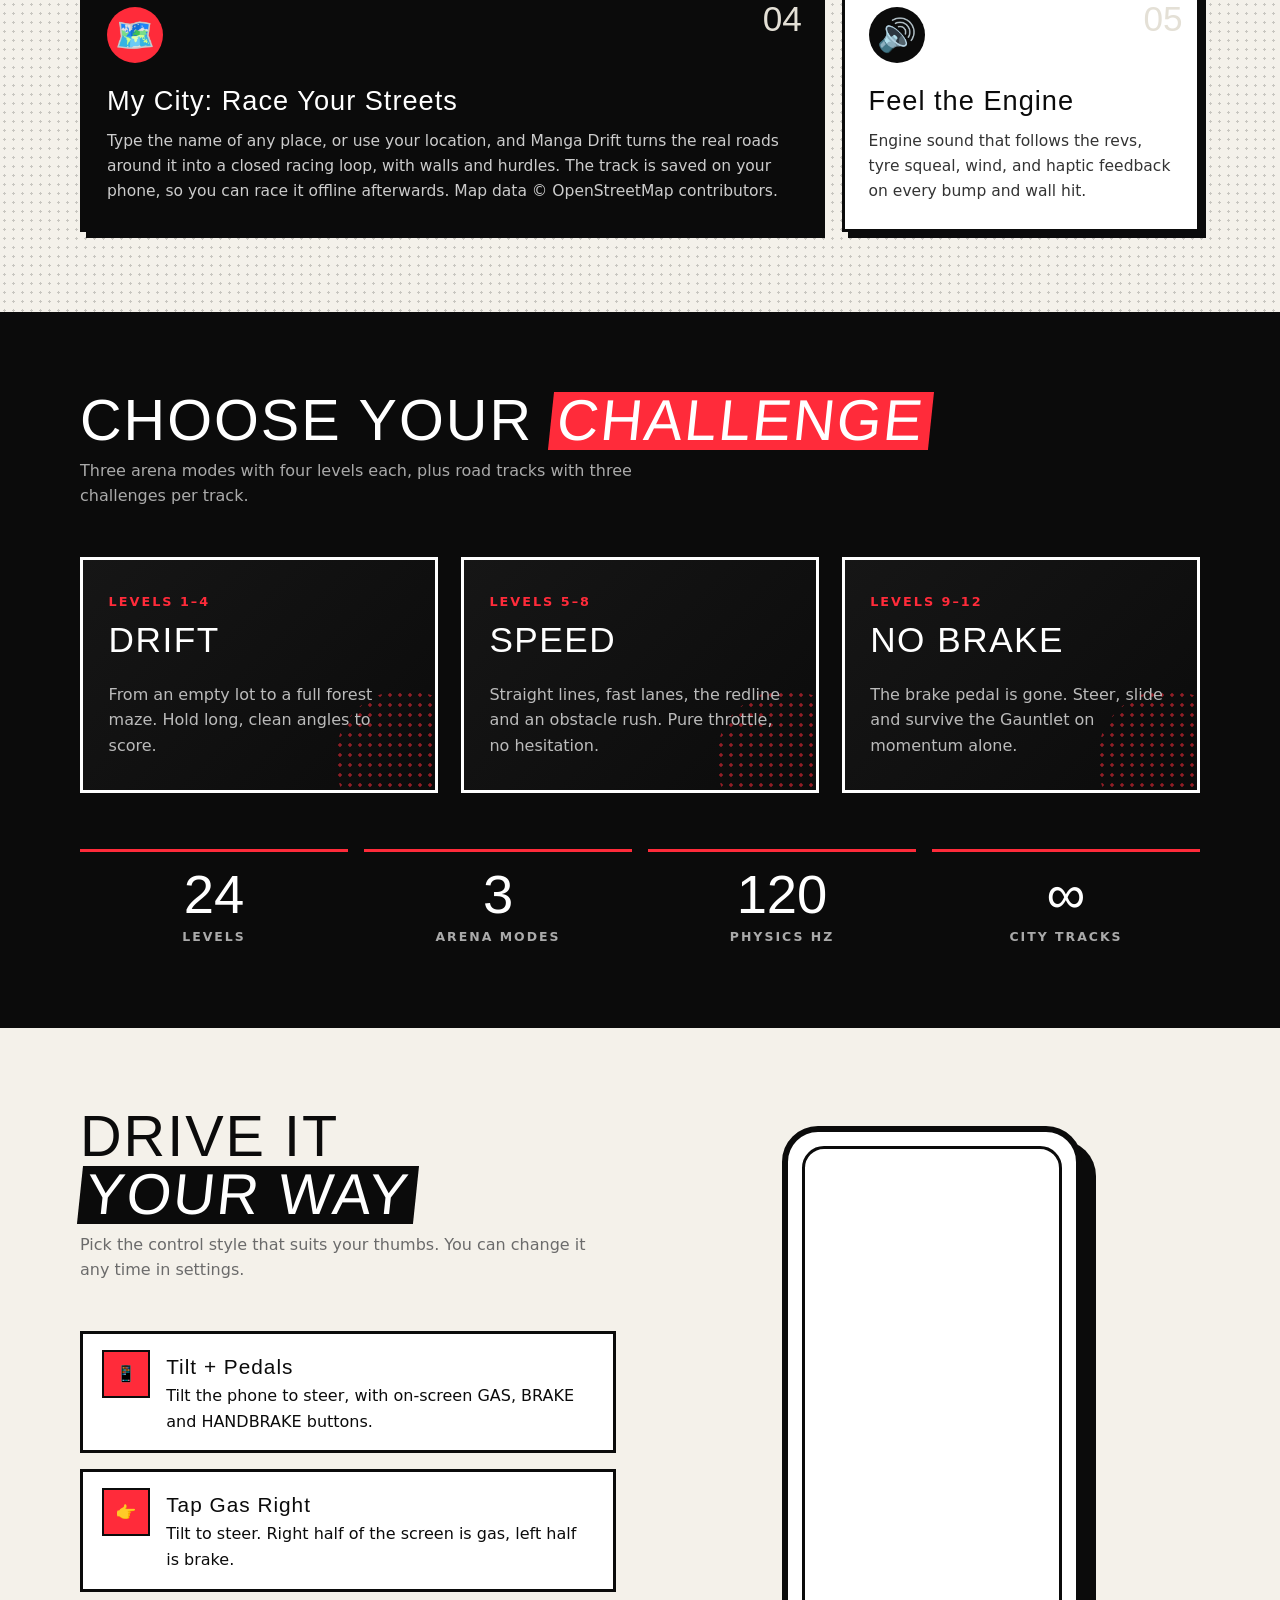
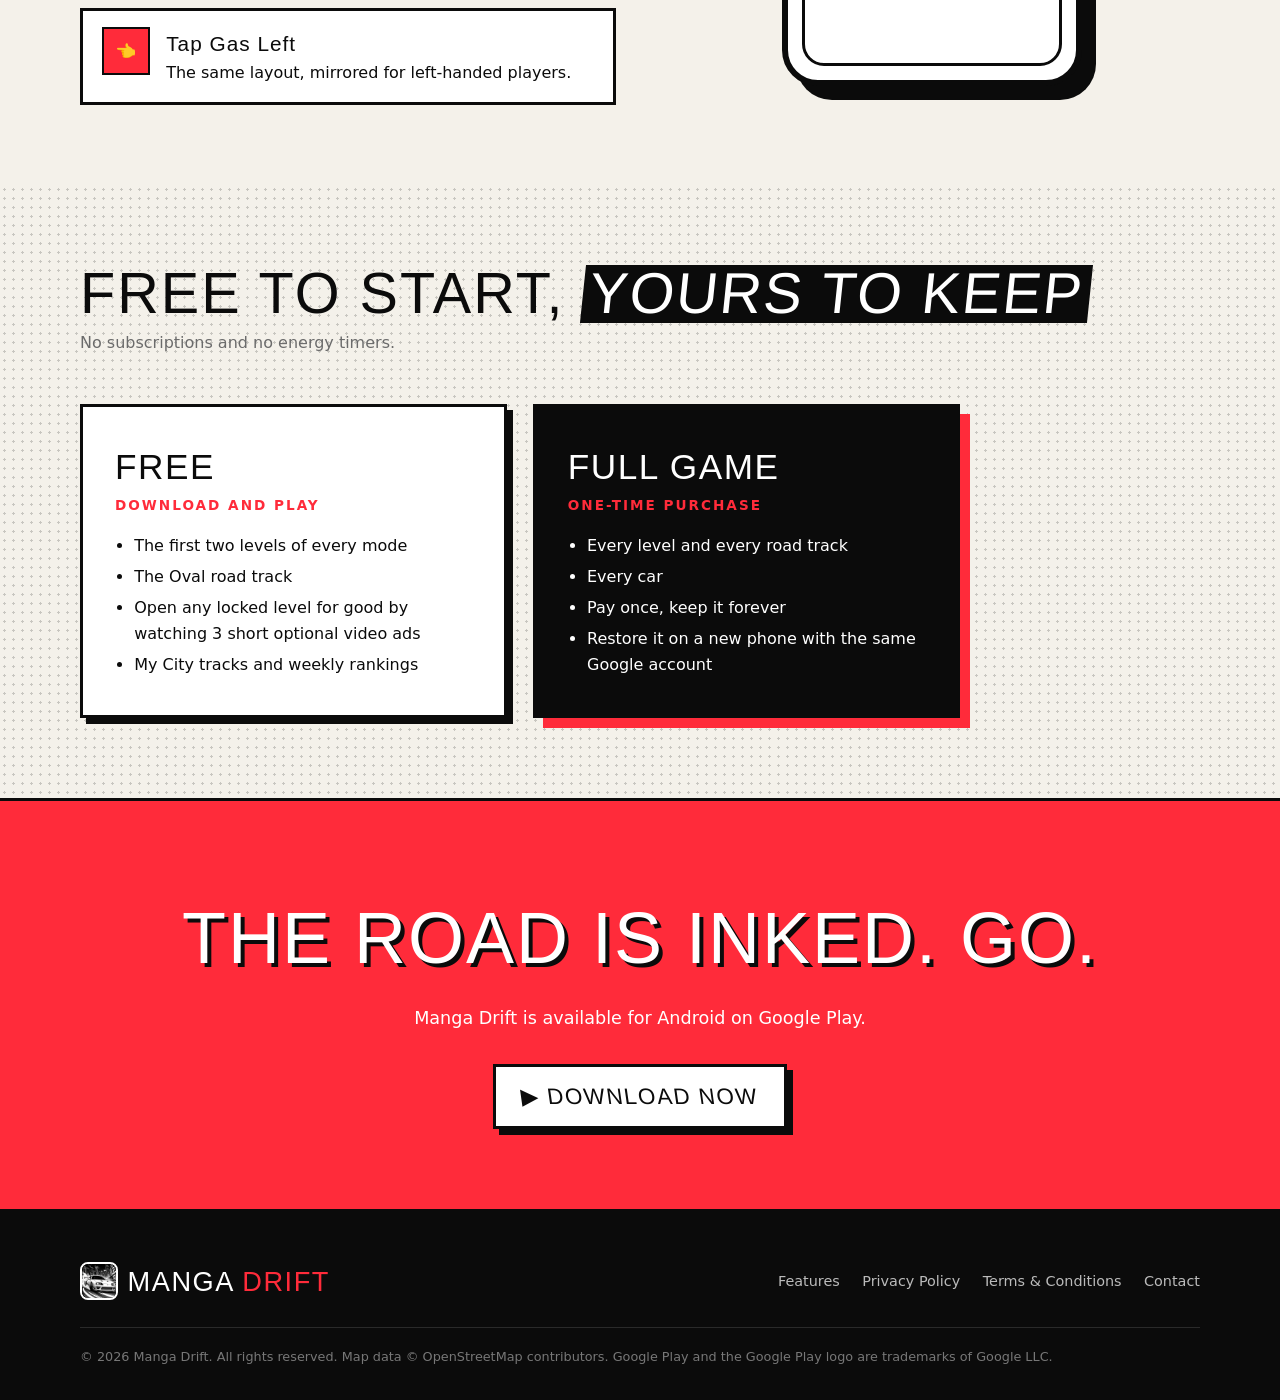
==== commit ac69b461: "some fixes" ====
--- a/index.html
+++ b/index.html
@@ -13,7 +13,7 @@
   <link rel="preconnect" href="https://fonts.googleapis.com">
   <link rel="preconnect" href="https://fonts.gstatic.com" crossorigin>
   <link href="https://fonts.googleapis.com/css2?family=Bangers&family=Inter:wght@400;600;700;800&display=swap" rel="stylesheet">
-  <link rel="stylesheet" href="style.css">
+  <link rel="stylesheet" href="styles.css">
 </head>
 <body>
 
--- a/styles.css
+++ b/styles.css
@@ -0,0 +1,247 @@
+/* Manga Drift — ink & paper theme */
+:root {
+  --ink: #0b0b0b;
+  --paper: #f4f1ea;
+  --white: #ffffff;
+  --accent: #ff2b3a;
+  --muted: #6b6b6b;
+  --line: 3px solid var(--ink);
+  --shadow: 6px 6px 0 var(--ink);
+  --display: "Bangers", "Impact", "Arial Black", sans-serif;
+  --body: "Inter", system-ui, -apple-system, "Segoe UI", Roboto, sans-serif;
+}
+
+*, *::before, *::after { box-sizing: border-box; }
+html { scroll-behavior: smooth; }
+body {
+  margin: 0;
+  font-family: var(--body);
+  color: var(--ink);
+  background: var(--paper);
+  line-height: 1.6;
+  -webkit-font-smoothing: antialiased;
+}
+img { max-width: 100%; height: auto; display: block; }
+a { color: inherit; }
+
+/* Halftone dot texture used on several sections */
+.halftone {
+  background-image: radial-gradient(rgba(0,0,0,.18) 1.2px, transparent 1.4px);
+  background-size: 9px 9px;
+}
+
+.wrap { width: min(1120px, 92%); margin: 0 auto; }
+
+/* ---------- Nav ---------- */
+.nav {
+  position: sticky; top: 0; z-index: 50;
+  background: var(--ink); color: var(--white);
+  border-bottom: 4px solid var(--accent);
+}
+.nav .wrap { display: flex; align-items: center; justify-content: space-between; height: 64px; }
+.brand { display: flex; align-items: center; gap: .6rem; text-decoration: none; }
+.brand img { width: 38px; height: 38px; border: 2px solid var(--white); border-radius: 8px; }
+.brand span { font-family: var(--display); font-size: 1.7rem; letter-spacing: 1.5px; }
+.brand span em { color: var(--accent); font-style: normal; }
+.nav ul { list-style: none; display: flex; gap: 1.6rem; margin: 0; padding: 0; }
+.nav ul a { text-decoration: none; font-weight: 700; font-size: .9rem; text-transform: uppercase; letter-spacing: 1px; }
+.nav ul a:hover, .nav ul a.active { color: var(--accent); }
+.menu-btn { display: none; background: none; border: 2px solid var(--white); color: var(--white);
+  font-size: 1.2rem; padding: .2rem .6rem; border-radius: 6px; cursor: pointer; }
+
+/* ---------- Buttons ---------- */
+.btn {
+  display: inline-flex; align-items: center; gap: .55rem;
+  font-family: var(--display); font-size: 1.4rem; letter-spacing: 1.5px;
+  padding: .7rem 1.6rem; text-decoration: none;
+  border: var(--line); box-shadow: var(--shadow);
+  transform: skew(-8deg); transition: transform .12s, box-shadow .12s;
+}
+.btn > * { transform: skew(8deg); }
+.btn:hover { transform: skew(-8deg) translate(-2px,-2px); box-shadow: 8px 8px 0 var(--ink); }
+.btn:active { transform: skew(-8deg) translate(4px,4px); box-shadow: 2px 2px 0 var(--ink); }
+.btn-red { background: var(--accent); color: var(--white); }
+.btn-white { background: var(--white); color: var(--ink); }
+
+/* ---------- Hero ---------- */
+.hero {
+  position: relative; overflow: hidden;
+  background: var(--ink); color: var(--white);
+  border-bottom: 6px solid var(--ink);
+}
+.hero::before { /* speed lines */
+  content: ""; position: absolute; inset: -50%;
+  background: repeating-conic-gradient(from 0deg at 70% 50%,
+    rgba(255,255,255,.07) 0deg 1.5deg, transparent 1.5deg 7deg);
+  animation: spin 60s linear infinite;
+}
+@keyframes spin { to { transform: rotate(360deg); } }
+.hero .wrap { position: relative; display: grid; grid-template-columns: 1.05fr 1fr; gap: 3rem; align-items: center; padding: 5rem 0 5.5rem; }
+.tag {
+  display: inline-block; background: var(--accent); color: var(--white);
+  font-weight: 800; font-size: .8rem; letter-spacing: 2px; text-transform: uppercase;
+  padding: .3rem .8rem; transform: skew(-10deg); margin-bottom: 1.2rem;
+}
+.hero h1 {
+  font-family: var(--display); font-weight: 400;
+  font-size: clamp(3.6rem, 9vw, 7rem); line-height: .9; margin: 0 0 1.2rem;
+  letter-spacing: 3px; text-shadow: 5px 5px 0 var(--accent);
+}
+.hero p.lead { font-size: 1.15rem; color: #d6d6d6; max-width: 34rem; margin: 0 0 2rem; }
+.hero .actions { display: flex; flex-wrap: wrap; gap: 1.2rem; }
+.hero-art { position: relative; }
+.hero-art img {
+  border: 5px solid var(--white); box-shadow: 14px 14px 0 var(--accent);
+  transform: rotate(2.5deg); transition: transform .3s;
+}
+.hero-art:hover img { transform: rotate(0deg) scale(1.02); }
+.burst {
+  position: absolute; top: -26px; left: -26px; z-index: 2;
+  width: 120px; height: 120px; display: grid; place-items: center; text-align: center;
+  font-family: var(--display); font-size: 1.25rem; line-height: 1; color: var(--ink);
+  background: #ffe600; border: 3px solid var(--ink);
+  clip-path: polygon(50% 0,61% 18%,82% 8%,79% 30%,100% 34%,85% 50%,100% 66%,79% 70%,82% 92%,61% 82%,50% 100%,39% 82%,18% 92%,21% 70%,0 66%,15% 50%,0 34%,21% 30%,18% 8%,39% 18%);
+  transform: rotate(-12deg);
+}
+
+/* ---------- Marquee strip ---------- */
+.strip { background: var(--accent); color: var(--white); border-bottom: var(--line); overflow: hidden; white-space: nowrap; }
+.strip-inner { display: inline-block; padding: .7rem 0; font-family: var(--display); font-size: 1.5rem; letter-spacing: 2px; animation: scroll 28s linear infinite; }
+.strip-inner span { margin: 0 1.5rem; }
+@keyframes scroll { to { transform: translateX(-50%); } }
+
+/* ---------- Sections ---------- */
+section { padding: 5rem 0; }
+.section-title {
+  font-family: var(--display); font-weight: 400; font-size: clamp(2.4rem, 5vw, 3.6rem);
+  letter-spacing: 2px; margin: 0 0 .5rem; line-height: 1;
+}
+.section-title .hl { background: var(--ink); color: var(--white); padding: 0 .4rem; display: inline-block; transform: skew(-6deg); }
+.section-sub { color: var(--muted); margin: 0 0 3rem; max-width: 40rem; }
+
+/* Feature panels: comic grid */
+.panels { display: grid; grid-template-columns: repeat(3, 1fr); gap: 1.4rem; }
+.panel {
+  background: var(--white); border: var(--line); box-shadow: var(--shadow);
+  padding: 1.6rem 1.5rem; position: relative;
+  transition: transform .15s, box-shadow .15s;
+}
+.panel:hover { transform: translate(-3px,-3px); box-shadow: 9px 9px 0 var(--accent); }
+.panel .num { position: absolute; top: .6rem; right: .9rem; font-family: var(--display); font-size: 2.2rem; color: #e4e0d6; }
+.panel .icon { font-size: 2rem; width: 56px; height: 56px; display: grid; place-items: center;
+  background: var(--ink); color: var(--white); border-radius: 50%; margin-bottom: 1rem; }
+.panel h3 { font-family: var(--display); font-weight: 400; font-size: 1.7rem; letter-spacing: 1px; margin: 0 0 .4rem; }
+.panel p { margin: 0; color: #333; font-size: .97rem; }
+.panel.wide { grid-column: span 2; background: var(--ink); color: var(--white); }
+.panel.wide p { color: #ccc; }
+.panel.wide .icon { background: var(--accent); }
+
+/* Modes */
+.modes-sec { background: var(--ink); color: var(--white); position: relative; }
+.modes-sec .section-sub { color: #aaa; }
+.modes-sec .section-title .hl { background: var(--accent); }
+.modes { display: grid; grid-template-columns: repeat(3, 1fr); gap: 1.4rem; }
+.mode {
+  border: 3px solid var(--white); padding: 2rem 1.6rem; position: relative; overflow: hidden;
+  background: linear-gradient(135deg, #161616, #0b0b0b);
+}
+.mode::after { content: ""; position: absolute; right: -40px; bottom: -40px; width: 140px; height: 140px;
+  background-image: radial-gradient(rgba(255,43,58,.55) 1.5px, transparent 1.8px); background-size: 10px 10px; border-radius: 50%; }
+.mode h3 { font-family: var(--display); font-weight: 400; font-size: 2.2rem; margin: 0 0 .3rem; letter-spacing: 1.5px; }
+.mode .lv { color: var(--accent); font-weight: 800; letter-spacing: 2px; font-size: .8rem; text-transform: uppercase; }
+.mode p { color: #bbb; margin: .8rem 0 0; position: relative; z-index: 1; }
+
+/* Stats */
+.stats { display: grid; grid-template-columns: repeat(4, 1fr); gap: 1rem; margin-top: 3.5rem; }
+.stat { text-align: center; border-top: 3px solid var(--accent); padding-top: 1rem; }
+.stat b { display: block; font-family: var(--display); font-weight: 400; font-size: 3.4rem; line-height: 1; }
+.stat span { color: #aaa; text-transform: uppercase; letter-spacing: 2px; font-size: .78rem; font-weight: 700; }
+
+/* Controls */
+.controls { display: grid; grid-template-columns: 1fr 1fr; gap: 3rem; align-items: center; }
+.ctrl-list { list-style: none; padding: 0; margin: 0; display: grid; gap: 1rem; }
+.ctrl-list li { display: flex; gap: 1rem; align-items: flex-start; background: var(--white); border: var(--line); padding: 1rem 1.2rem; }
+.ctrl-list li b { font-family: var(--display); font-weight: 400; font-size: 1.3rem; letter-spacing: 1px; display: block; }
+.ctrl-list li .k { flex: none; min-width: 48px; height: 48px; display: grid; place-items: center; background: var(--accent); color: var(--white); font-weight: 800; border: 2px solid var(--ink); }
+.phone {
+  justify-self: center; width: 300px; height: 560px; border: 6px solid var(--ink); border-radius: 36px;
+  background: var(--white); box-shadow: 14px 14px 0 var(--ink); position: relative; overflow: hidden;
+}
+.phone .screen { position: absolute; inset: 14px; border: 3px solid var(--ink); border-radius: 22px; overflow: hidden; background: #fff; }
+#road { width: 100%; height: 100%; display: block; }
+
+/* Pricing */
+.price-grid { display: grid; grid-template-columns: 1fr 1fr; gap: 1.6rem; max-width: 880px; }
+.price { background: var(--white); border: var(--line); box-shadow: var(--shadow); padding: 2rem; }
+.price.pro { background: var(--ink); color: var(--white); box-shadow: 10px 10px 0 var(--accent); }
+.price h3 { font-family: var(--display); font-weight: 400; font-size: 2.2rem; margin: 0; letter-spacing: 1.5px; }
+.price .cost { font-weight: 800; color: var(--accent); text-transform: uppercase; letter-spacing: 2px; font-size: .85rem; margin-bottom: 1rem; }
+.price ul { padding-left: 1.2rem; margin: 0; }
+.price li { margin: .35rem 0; }
+
+/* CTA */
+.cta { background: var(--accent); color: var(--white); text-align: center; border-top: var(--line); border-bottom: var(--line); }
+.cta h2 { font-family: var(--display); font-weight: 400; font-size: clamp(2.6rem, 6vw, 4.5rem); margin: 0 0 .5rem; letter-spacing: 2px; text-shadow: 4px 4px 0 var(--ink); }
+.cta p { margin: 0 0 2rem; font-size: 1.1rem; }
+
+/* Footer */
+footer { background: var(--ink); color: #bbb; padding: 3rem 0 2rem; font-size: .9rem; }
+footer .wrap { display: flex; flex-wrap: wrap; justify-content: space-between; gap: 1.5rem; align-items: center; }
+footer nav { display: flex; gap: 1.4rem; flex-wrap: wrap; }
+footer a { text-decoration: none; }
+footer a:hover { color: var(--accent); }
+footer .small { width: 100%; border-top: 1px solid #2a2a2a; padding-top: 1.2rem; color: #777; font-size: .8rem; }
+
+/* ---------- Legal pages ---------- */
+.legal-hero { background: var(--ink); color: var(--white); padding: 3.5rem 0 3rem; border-bottom: 4px solid var(--accent); }
+.legal-hero h1 { font-family: var(--display); font-weight: 400; font-size: clamp(2.8rem, 7vw, 4.6rem); margin: 0; letter-spacing: 2px; line-height: 1; }
+.legal-hero p { color: #aaa; margin: .6rem 0 0; }
+.legal { padding: 3.5rem 0 5rem; }
+.legal .doc { background: var(--white); border: var(--line); box-shadow: var(--shadow); padding: clamp(1.4rem, 4vw, 3rem); max-width: 860px; }
+.legal h2 { font-family: var(--display); font-weight: 400; font-size: 1.9rem; letter-spacing: 1px; margin: 2.2rem 0 .6rem; border-left: 6px solid var(--accent); padding-left: .7rem; }
+.legal h2:first-of-type { margin-top: 0; }
+.legal h3 { margin: 1.4rem 0 .4rem; font-size: 1.05rem; }
+.legal p, .legal li { color: #222; }
+.legal table { width: 100%; border-collapse: collapse; margin: 1rem 0; font-size: .93rem; }
+.legal th, .legal td { border: 2px solid var(--ink); padding: .6rem .7rem; text-align: left; vertical-align: top; }
+.legal th { background: var(--ink); color: var(--white); }
+.legal .note { background: #fff3f4; border: 2px dashed var(--accent); padding: 1rem 1.2rem; margin: 1.2rem 0; }
+.legal a { color: var(--accent); font-weight: 600; }
+.toc { display: flex; flex-wrap: wrap; gap: .5rem; margin-bottom: 2rem; }
+.toc a { text-decoration: none; font-size: .82rem; font-weight: 700; border: 2px solid var(--ink); padding: .25rem .6rem; color: var(--ink); }
+.toc a:hover { background: var(--ink); color: var(--white); }
+
+/* Reveal on scroll */
+.reveal { opacity: 0; transform: translateY(28px); transition: opacity .6s ease, transform .6s ease; }
+.reveal.in { opacity: 1; transform: none; }
+
+/* Back to top */
+#top-btn { position: fixed; right: 20px; bottom: 20px; width: 48px; height: 48px; border: var(--line);
+  background: var(--accent); color: var(--white); font-size: 1.3rem; font-weight: 800; cursor: pointer;
+  box-shadow: 4px 4px 0 var(--ink); opacity: 0; pointer-events: none; transition: opacity .2s; z-index: 40; }
+#top-btn.show { opacity: 1; pointer-events: auto; }
+
+/* ---------- Responsive ---------- */
+@media (max-width: 900px) {
+  .hero .wrap, .controls { grid-template-columns: 1fr; }
+  .hero .wrap { padding: 3.5rem 0 4rem; gap: 3.5rem; }
+  .hero-art { max-width: 460px; margin: 0 auto; }
+  .panels, .modes { grid-template-columns: 1fr 1fr; }
+  .panel.wide { grid-column: span 2; }
+  .stats { grid-template-columns: 1fr 1fr; row-gap: 2rem; }
+}
+@media (max-width: 680px) {
+  .menu-btn { display: block; }
+  .nav ul { display: none; position: absolute; top: 64px; left: 0; right: 0; flex-direction: column;
+    background: var(--ink); padding: 1rem 4%; gap: 1rem; border-bottom: 4px solid var(--accent); }
+  .nav ul.open { display: flex; }
+  .panels, .modes, .price-grid { grid-template-columns: 1fr; }
+  .panel.wide { grid-column: auto; }
+  section { padding: 3.8rem 0; }
+  .phone { width: 260px; height: 480px; }
+  .legal table { display: block; overflow-x: auto; }
+}
+@media (prefers-reduced-motion: reduce) {
+  *, *::before, *::after { animation: none !important; transition: none !important; }
+  .reveal { opacity: 1; transform: none; }
+}
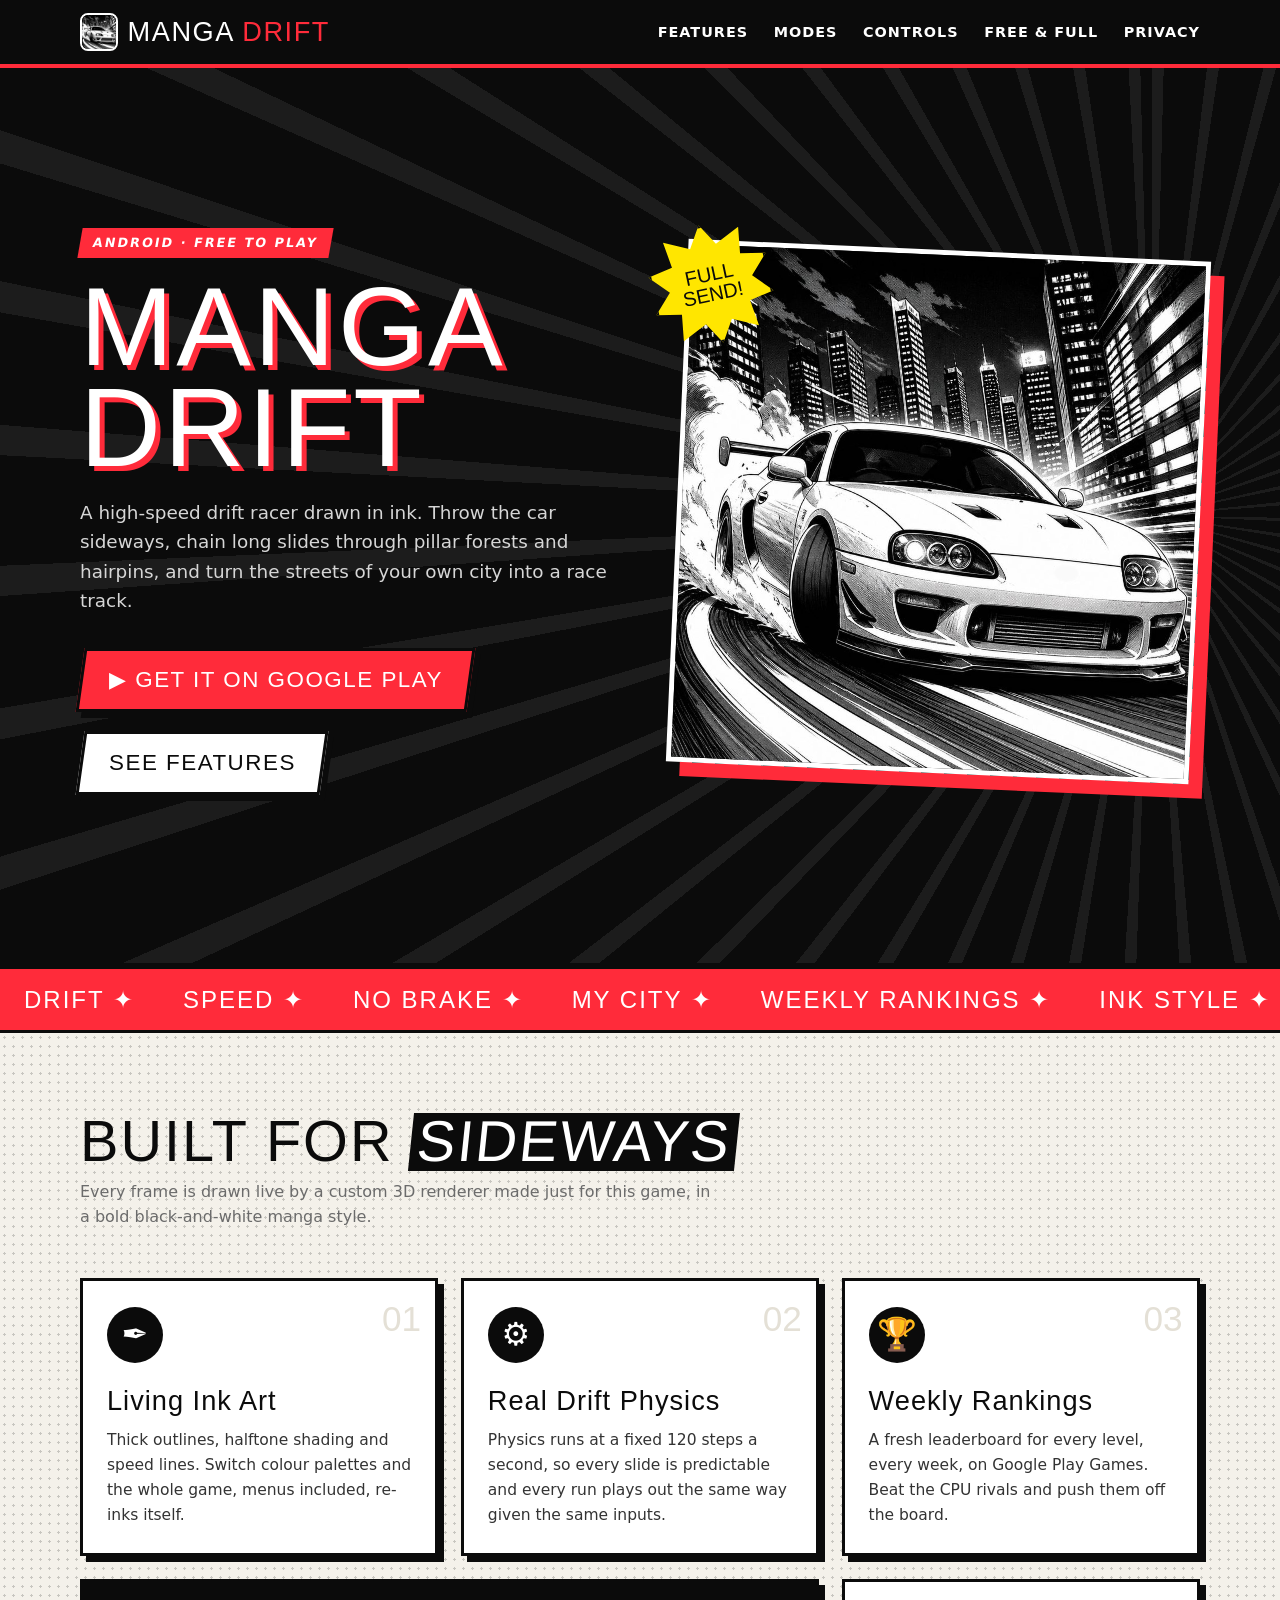
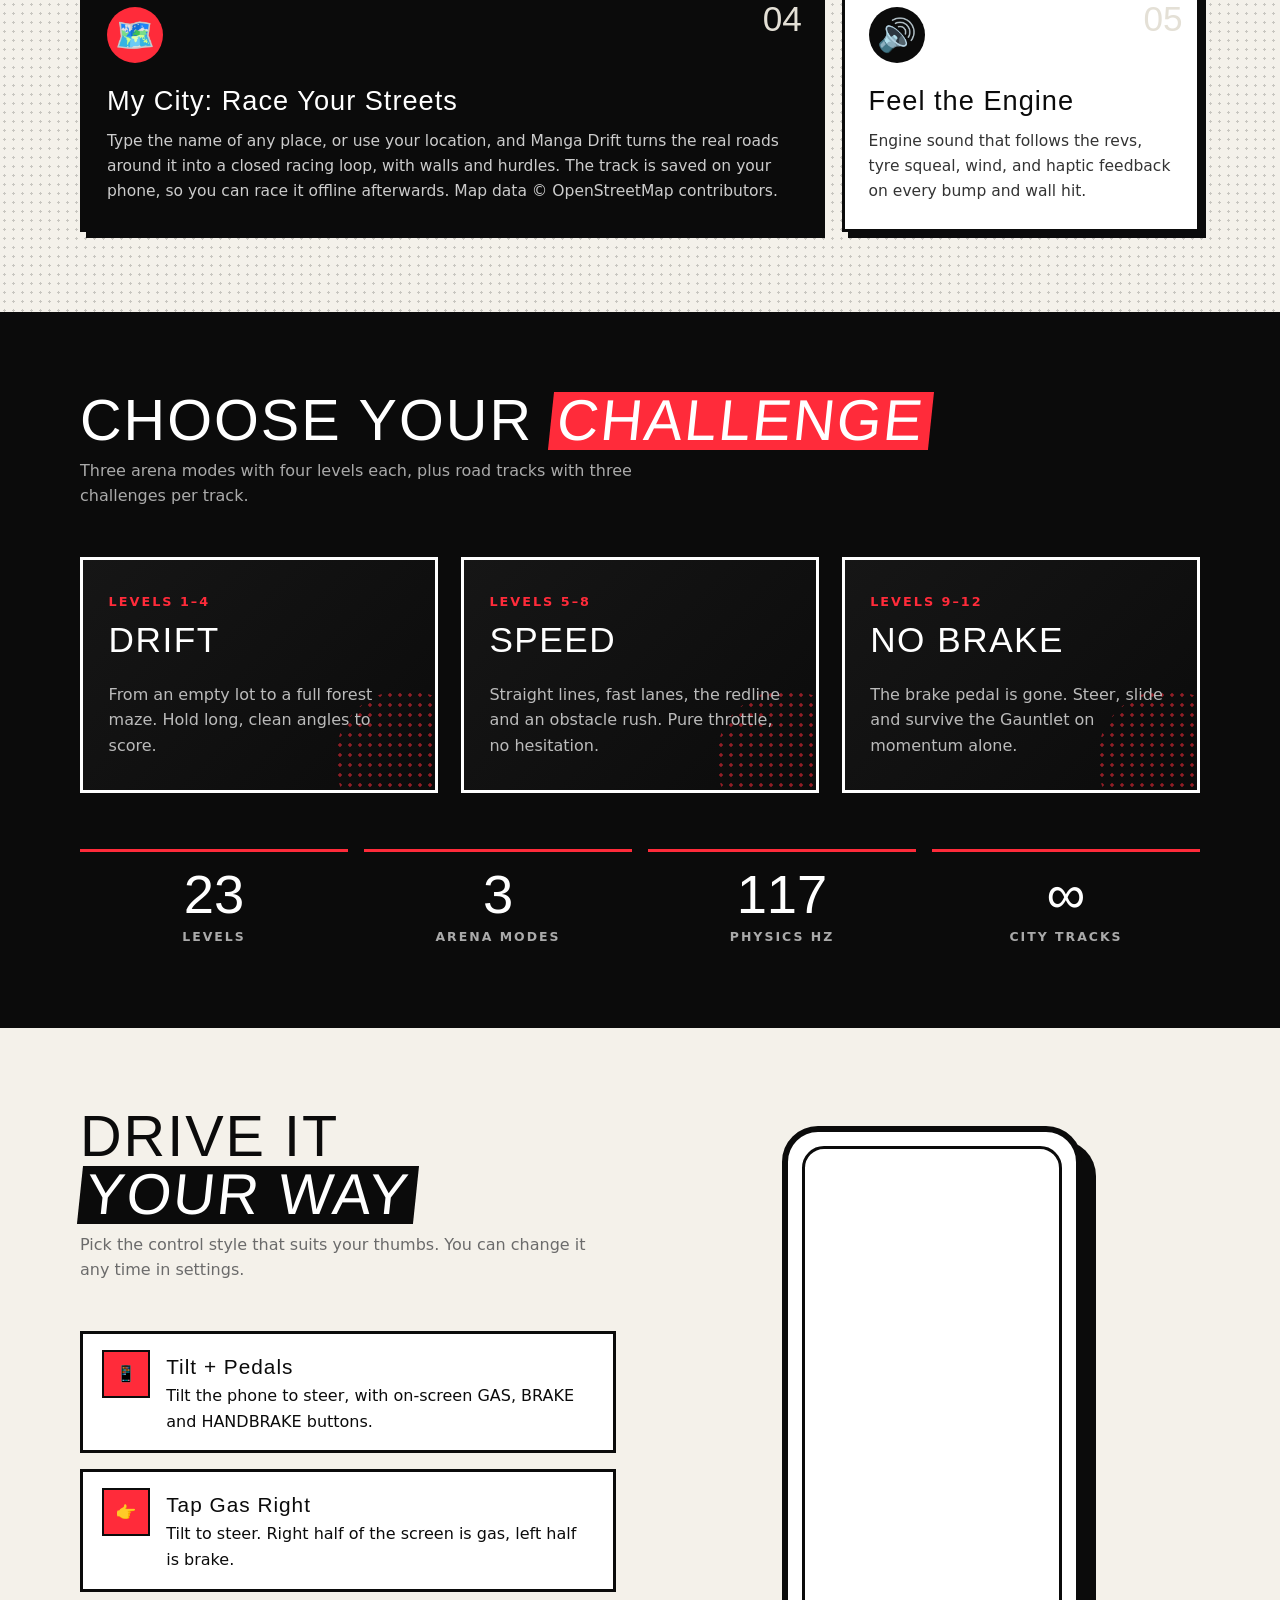
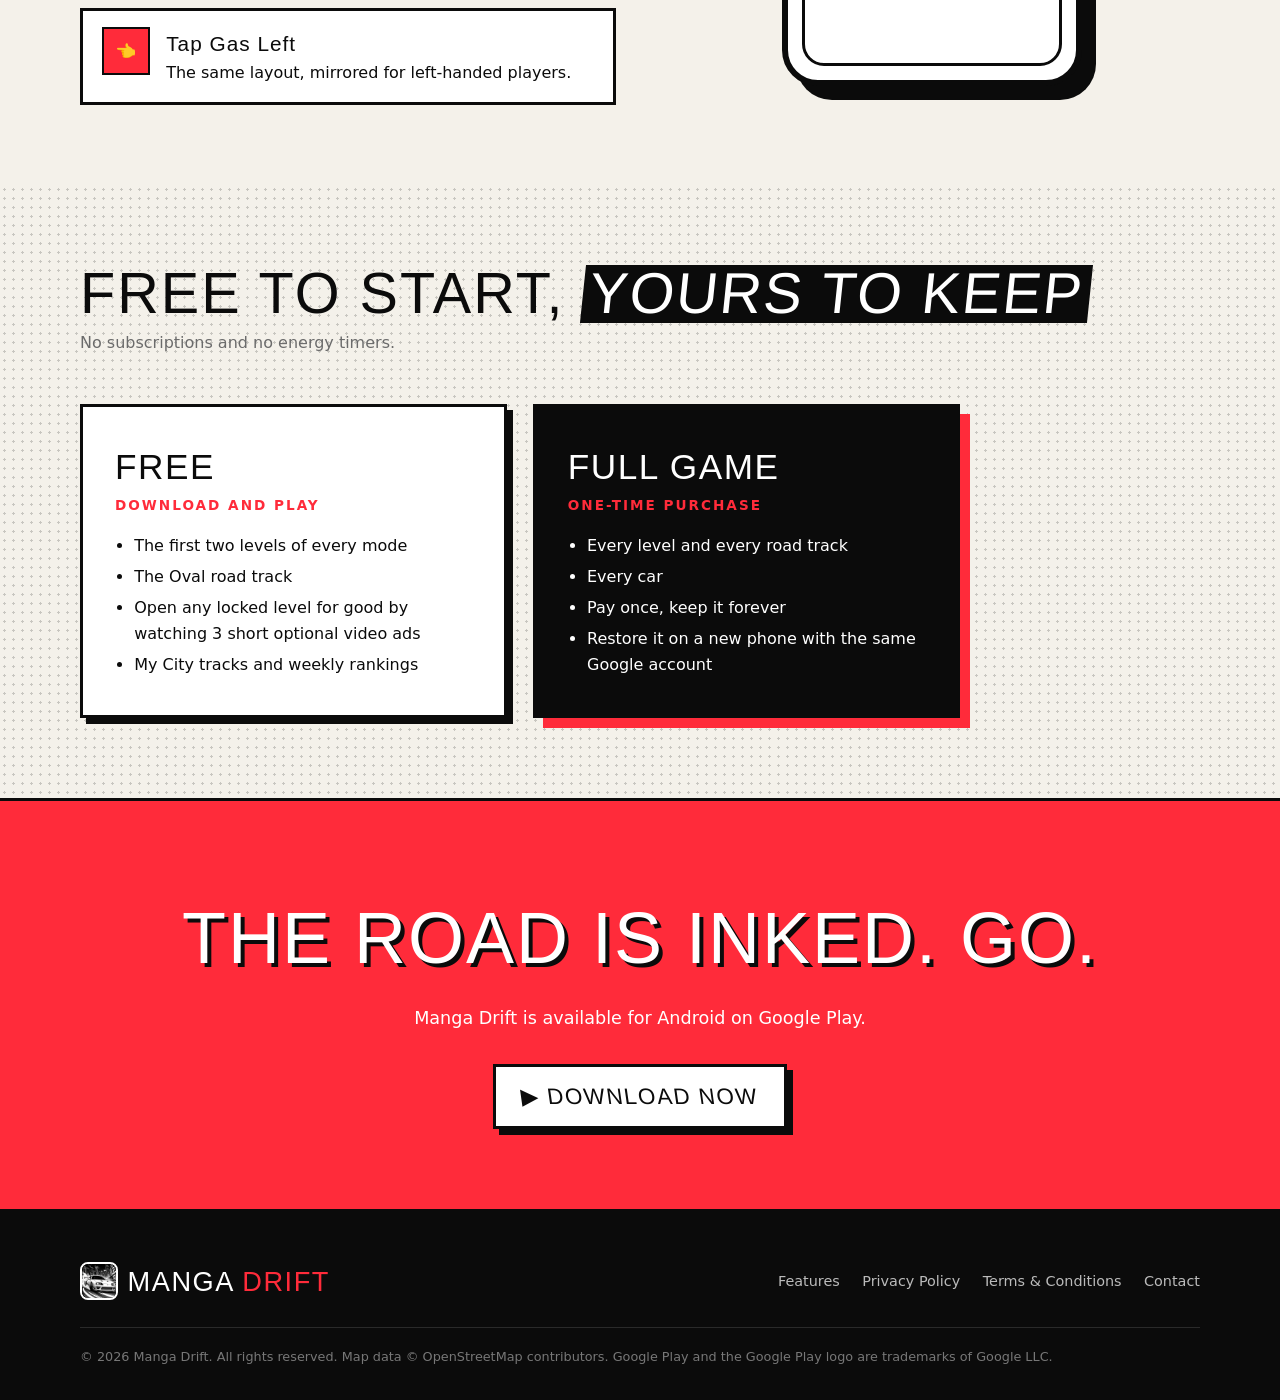
==== commit 30de9c93: "form" ====
--- a/index.html
+++ b/index.html
@@ -192,7 +192,7 @@
       <a href="#features">Features</a>
       <a href="privacy.html">Privacy Policy</a>
       <a href="terms.html">Terms &amp; Conditions</a>
-      <a href="mailto:contact@example.com">Contact</a>
+      <a href="privacy.html#contact">Contact</a>
     </nav>
     <div class="small">© <span class="year">2026</span> Manga Drift. All rights reserved. Map data © OpenStreetMap contributors. Google Play and the Google Play logo are trademarks of Google LLC.</div>
   </div>
--- a/styles.css
+++ b/styles.css
@@ -210,6 +210,15 @@
 .toc { display: flex; flex-wrap: wrap; gap: .5rem; margin-bottom: 2rem; }
 .toc a { text-decoration: none; font-size: .82rem; font-weight: 700; border: 2px solid var(--ink); padding: .25rem .6rem; color: var(--ink); }
 .toc a:hover { background: var(--ink); color: var(--white); }
+.contact-form { display: grid; gap: .65rem; max-width: 34rem; margin-top: 1.5rem; }
+.contact-form label { font-weight: 700; }
+.contact-form input, .contact-form textarea {
+  width: 100%; padding: .75rem; border: 2px solid var(--ink); border-radius: 0;
+  background: var(--paper); color: var(--ink); font: inherit;
+}
+.contact-form textarea { resize: vertical; }
+.legal .contact-form-note { margin: .25rem 0 .75rem; color: var(--muted); font-size: .9rem; }
+.contact-form .btn { justify-self: start; cursor: pointer; }
 
 /* Reveal on scroll */
 .reveal { opacity: 0; transform: translateY(28px); transition: opacity .6s ease, transform .6s ease; }
